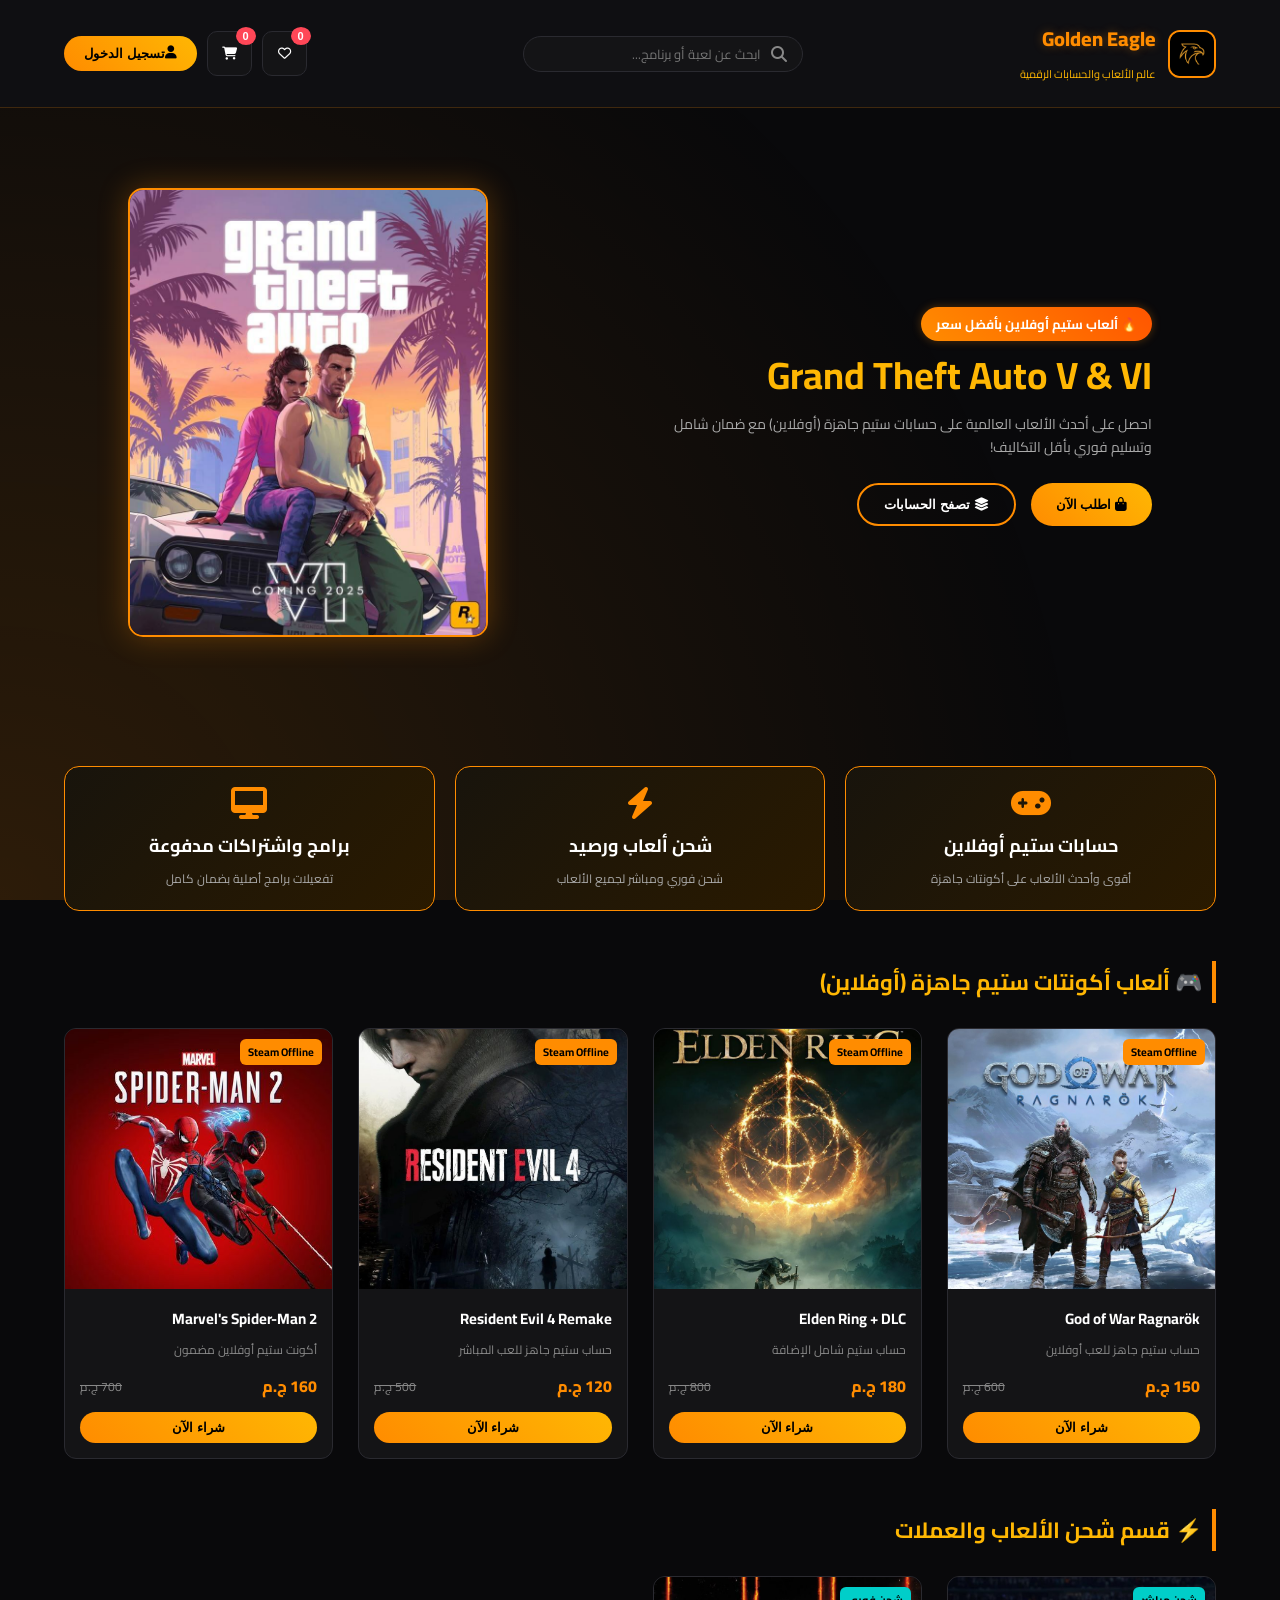
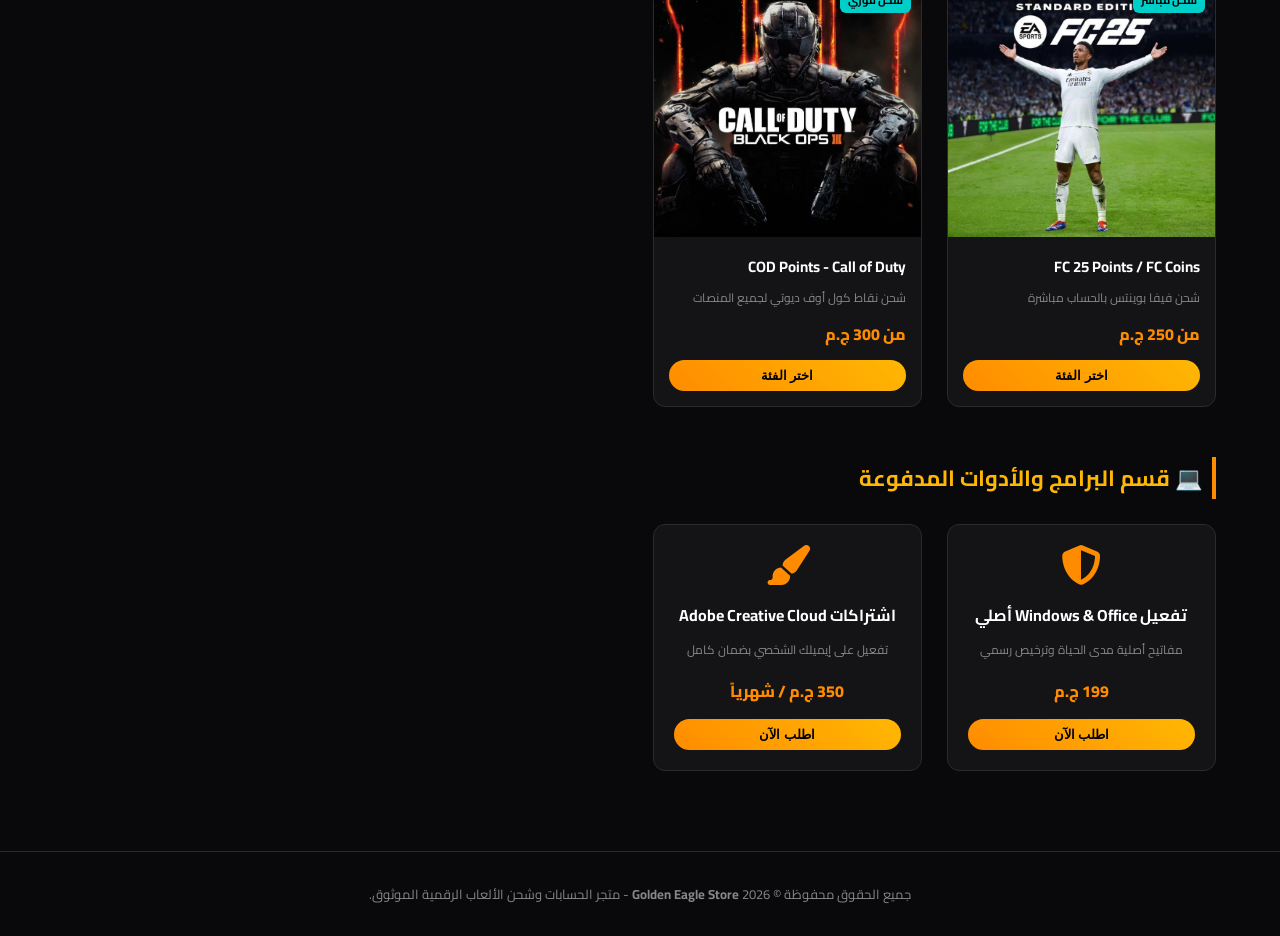
==== index.html @ c4f53989 "Update index.html" ====
<!DOCTYPE html>
<html lang="ar" dir="rtl">
<head>
  <meta charset="UTF-8">
  <meta name="viewport" content="width=device-width, initial-scale=1.0">
  <title>Golden Eagle Store | متجر الألعاب والبرامج الرقمية</title>

  <!-- أيقونة الموقع -->
  <link rel="icon" href="image/logo.jpg" type="image/jpeg">

  <link rel="stylesheet" href="style.css">
  <link rel="stylesheet" href="https://cdnjs.cloudflare.com/ajax/libs/font-awesome/6.4.0/css/all.min.css">
</head>
<body>

<!-- Animated Background -->
<div class="bg-animation" id="bgAnimation"></div>

<!-- Header -->
<header class="header">
  <div class="container header-container">

    <div class="logo" style="display: flex; align-items: center; gap: 12px;">
      <img src="image/logo.jpg" alt="Golden Eagle Logo" style="width: 48px; height: 48px; border-radius: 12px; border: 2px solid var(--primary); object-fit: cover;">
      <div>
        <h1 style="font-size: 20px; font-weight: 800; color: var(--primary);">Golden Eagle</h1>
        <span style="font-size: 11px; color: var(--secondary);">عالم الألعاب والحسابات الرقمية</span>
      </div>
    </div>

    <!-- شريط البحث -->
    <div class="search-bar" style="display: flex; align-items: center; background: #141416; border: 1px solid #2a2a30; border-radius: 25px; padding: 5px 15px; width: 280px;">
      <i class="fas fa-search" style="color: #888; margin-left: 10px;"></i>
      <input type="text" placeholder="ابحث عن لعبة أو برنامج..." style="background: transparent; border: none; outline: none; color: white; width: 100%; font-family: 'Cairo', sans-serif; font-size: 13px;">
    </div>

    <div class="header-actions" style="display: flex; align-items: center; gap: 10px;">
      <button class="icon-btn" title="المفضلة">
        <i class="far fa-heart"></i>
        <span class="badge">0</span>
      </button>

      <button class="icon-btn" onclick="toggleCart()" title="عربة التسوق">
        <i class="fas fa-shopping-cart"></i>
        <span id="cartCount" class="badge">0</span>
      </button>

      <!-- زر تسجيل الدخول -->
      <button class="login-btn" onclick="openLogin()" id="loginButton">
        <i class="fas fa-user"></i>
        تسجيل الدخول
      </button>

      <!-- دائرة بروفايل المستخدم (تظهر تلقائياً بعد تسجيل الدخول) -->
      <div id="userProfileArea" style="display: none; align-items: center; cursor: pointer;" onclick="openProfileModal()" title="إدارة البروفايل">
        <img id="userAvatarImg" src="" alt="Avatar" style="width: 42px; height: 42px; border-radius: 50%; border: 2px solid var(--primary); object-fit: cover;">
      </div>
    </div>

  </div>
</header>

<!-- Banner/Hero Section -->
<section class="hero">
  <div class="hero-content">
    <span class="hero-badge">🔥 ألعاب ستيم أوفلاين بأفضل سعر</span>
    <h2 style="font-size: 38px; line-height: 1.2; margin: 15px 0;">Grand Theft Auto V & VI</h2>
    <p style="color: #aaa; font-size: 14px; line-height: 1.6; margin-bottom: 25px;">
      احصل على أحدث الألعاب العالمية على حسابات ستيم جاهزة (أوفلاين) مع ضمان شامل وتسليم فوري بأقل التكاليف!
    </p>

    <div class="hero-buttons">
      <button class="btn-primary" onclick="alert('تواصل معنا عبر واتساب للطلب السريع!')"><i class="fas fa-shopping-bag"></i> اطلب الآن</button>
      <button class="btn-secondary"><i class="fas fa-layer-group"></i> تصفح الحسابات</button>
    </div>
  </div>

  <div class="hero-image">
    <img src="image/gta-vi.jpg" alt="GTA VI" style="width: 360px; border-radius: 15px; box-shadow: 0 0 30px rgba(255,140,0,0.3);">
  </div>
</section>

<!-- التصنيفات السريعة (Categories Grid) -->
<div class="container" style="margin-top: 40px;">
  <div style="display: grid; grid-template-columns: repeat(auto-fit, minmax(250px, 1fr)); gap: 20px;">
    
    <div style="background: linear-gradient(135deg, #18140c, #2a1a00); border: 1px solid var(--primary); padding: 20px; border-radius: 15px; text-align: center; cursor: pointer; transition: 0.3s;">
      <i class="fas fa-gamepad" style="font-size: 32px; color: var(--primary); margin-bottom: 10px;"></i>
      <h3 style="color: #fff; font-size: 18px;">حسابات ستيم أوفلاين</h3>
      <p style="color: #aaa; font-size: 12px; margin-top: 5px;">أقوى وأحدث الألعاب على أكونتات جاهزة</p>
    </div>

    <div style="background: linear-gradient(135deg, #18140c, #2a1a00); border: 1px solid var(--primary); padding: 20px; border-radius: 15px; text-align: center; cursor: pointer; transition: 0.3s;">
      <i class="fas fa-bolt" style="font-size: 32px; color: var(--primary); margin-bottom: 10px;"></i>
      <h3 style="color: #fff; font-size: 18px;">شحن ألعاب ورصيد</h3>
      <p style="color: #aaa; font-size: 12px; margin-top: 5px;">شحن فوري ومباشر لجميع الألعاب</p>
    </div>

    <div style="background: linear-gradient(135deg, #18140c, #2a1a00); border: 1px solid var(--primary); padding: 20px; border-radius: 15px; text-align: center; cursor: pointer; transition: 0.3s;">
      <i class="fas fa-desktop" style="font-size: 32px; color: var(--primary); margin-bottom: 10px;"></i>
      <h3 style="color: #fff; font-size: 18px;">برامج واشتراكات مدفوعة</h3>
      <p style="color: #aaa; font-size: 12px; margin-top: 5px;">تفعيلات برامج أصلية بضمان كامل</p>
    </div>

  </div>
</div>

<!-- قسم حسابات ستيم أوفلاين -->
<section class="container" style="margin: 50px auto;">
  <div style="display: flex; justify-content: space-between; align-items: center; margin-bottom: 25px;">
    <h3 style="font-size: 22px; border-right: 4px solid var(--primary); padding-right: 10px; color: var(--secondary);">🎮 ألعاب أكونتات ستيم جاهزة (أوفلاين)</h3>
  </div>

  <div class="games-grid" style="display: grid; grid-template-columns: repeat(auto-fill, minmax(240px, 1fr)); gap: 25px;">

    <!-- منتج 1 -->
    <div class="game-card" style="background: #141416; border: 1px solid #2a2a30; border-radius: 12px; overflow: hidden;">
      <div style="position: relative; height: 260px;">
        <img src="image/god-of-war-ragnarok.jpg" alt="God of War Ragnarok" style="width: 100%; height: 100%; object-fit: cover;">
        <span style="position: absolute; top: 10px; right: 10px; background: var(--primary); color: #000; padding: 3px 8px; border-radius: 6px; font-size: 11px; font-weight: bold;">Steam Offline</span>
      </div>
      <div style="padding: 15px;">
        <h4 style="font-size: 15px; color: #fff;">God of War Ragnarök</h4>
        <p style="color: #888; font-size: 12px; margin: 5px 0;">حساب ستيم جاهز للعب أوفلاين</p>
        <div style="display: flex; justify-content: space-between; align-items: center; margin: 10px 0;">
          <span style="color: var(--primary); font-weight: 800;">150 ج.م</span>
          <span style="color: #888; text-decoration: line-through; font-size: 12px;">600 ج.م</span>
        </div>
        <button class="btn-primary" style="width: 100%; padding: 8px; font-size: 13px;" onclick="alert('تمت الإضافة للسلة!')">شراء الآن</button>
      </div>
    </div>

    <!-- منتج 2 -->
    <div class="game-card" style="background: #141416; border: 1px solid #2a2a30; border-radius: 12px; overflow: hidden;">
      <div style="position: relative; height: 260px;">
        <img src="image/elden-ring-shadow-of-the-erdtree.jpg" alt="Elden Ring" style="width: 100%; height: 100%; object-fit: cover;">
        <span style="position: absolute; top: 10px; right: 10px; background: var(--primary); color: #000; padding: 3px 8px; border-radius: 6px; font-size: 11px; font-weight: bold;">Steam Offline</span>
      </div>
      <div style="padding: 15px;">
        <h4 style="font-size: 15px; color: #fff;">Elden Ring + DLC</h4>
        <p style="color: #888; font-size: 12px; margin: 5px 0;">حساب ستيم شامل الإضافة</p>
        <div style="display: flex; justify-content: space-between; align-items: center; margin: 10px 0;">
          <span style="color: var(--primary); font-weight: 800;">180 ج.م</span>
          <span style="color: #888; text-decoration: line-through; font-size: 12px;">800 ج.م</span>
        </div>
        <button class="btn-primary" style="width: 100%; padding: 8px; font-size: 13px;" onclick="alert('تمت الإضافة للسلة!')">شراء الآن</button>
      </div>
    </div>

    <!-- منتج 3 -->
    <div class="game-card" style="background: #141416; border: 1px solid #2a2a30; border-radius: 12px; overflow: hidden;">
      <div style="position: relative; height: 260px;">
        <img src="image/resident-evil-4-remake.jpg" alt="Resident Evil 4" style="width: 100%; height: 100%; object-fit: cover;">
        <span style="position: absolute; top: 10px; right: 10px; background: var(--primary); color: #000; padding: 3px 8px; border-radius: 6px; font-size: 11px; font-weight: bold;">Steam Offline</span>
      </div>
      <div style="padding: 15px;">
        <h4 style="font-size: 15px; color: #fff;">Resident Evil 4 Remake</h4>
        <p style="color: #888; font-size: 12px; margin: 5px 0;">حساب ستيم جاهز للعب المباشر</p>
        <div style="display: flex; justify-content: space-between; align-items: center; margin: 10px 0;">
          <span style="color: var(--primary); font-weight: 800;">120 ج.م</span>
          <span style="color: #888; text-decoration: line-through; font-size: 12px;">500 ج.م</span>
        </div>
        <button class="btn-primary" style="width: 100%; padding: 8px; font-size: 13px;" onclick="alert('تمت الإضافة للسلة!')">شراء الآن</button>
      </div>
    </div>

    <!-- منتج 4 -->
    <div class="game-card" style="background: #141416; border: 1px solid #2a2a30; border-radius: 12px; overflow: hidden;">
      <div style="position: relative; height: 260px;">
        <img src="image/marvels-spider-man-2.jpg" alt="Spider-Man 2" style="width: 100%; height: 100%; object-fit: cover;">
        <span style="position: absolute; top: 10px; right: 10px; background: var(--primary); color: #000; padding: 3px 8px; border-radius: 6px; font-size: 11px; font-weight: bold;">Steam Offline</span>
      </div>
      <div style="padding: 15px;">
        <h4 style="font-size: 15px; color: #fff;">Marvel's Spider-Man 2</h4>
        <p style="color: #888; font-size: 12px; margin: 5px 0;">أكونت ستيم أوفلاين مضمون</p>
        <div style="display: flex; justify-content: space-between; align-items: center; margin: 10px 0;">
          <span style="color: var(--primary); font-weight: 800;">160 ج.م</span>
          <span style="color: #888; text-decoration: line-through; font-size: 12px;">700 ج.م</span>
        </div>
        <button class="btn-primary" style="width: 100%; padding: 8px; font-size: 13px;" onclick="alert('تمت الإضافة للسلة!')">شراء الآن</button>
      </div>
    </div>

  </div>
</section>

<!-- قسم شحن الألعاب المباشر -->
<section class="container" style="margin: 50px auto;">
  <div style="display: flex; justify-content: space-between; align-items: center; margin-bottom: 25px;">
    <h3 style="font-size: 22px; border-right: 4px solid var(--primary); padding-right: 10px; color: var(--secondary);">⚡ قسم شحن الألعاب والعملات</h3>
  </div>

  <div class="games-grid" style="display: grid; grid-template-columns: repeat(auto-fill, minmax(240px, 1fr)); gap: 25px;">

    <div class="game-card" style="background: #141416; border: 1px solid #2a2a30; border-radius: 12px; overflow: hidden;">
      <div style="position: relative; height: 260px;">
        <img src="image/ea-sports-fc-25.jpg" alt="FC 25 Coins" style="width: 100%; height: 100%; object-fit: cover;">
        <span style="position: absolute; top: 10px; right: 10px; background: #00cec9; color: #000; padding: 3px 8px; border-radius: 6px; font-size: 11px; font-weight: bold;">شحن مباشر</span>
      </div>
      <div style="padding: 15px;">
        <h4 style="font-size: 15px; color: #fff;">FC 25 Points / FC Coins</h4>
        <p style="color: #888; font-size: 12px; margin: 5px 0;">شحن فيفا بوينتس بالحساب مباشرة</p>
        <div style="display: flex; justify-content: space-between; align-items: center; margin: 10px 0;">
          <span style="color: var(--primary); font-weight: 800;">من 250 ج.م</span>
        </div>
        <button class="btn-primary" style="width: 100%; padding: 8px; font-size: 13px;" onclick="alert('اختر الكمية المطلوب شحنها!')">اختر الفئة</button>
      </div>
    </div>

    <div class="game-card" style="background: #141416; border: 1px solid #2a2a30; border-radius: 12px; overflow: hidden;">
      <div style="position: relative; height: 260px;">
        <img src="image/call-of-duty-mw-iii.jpg" alt="COD Points" style="width: 100%; height: 100%; object-fit: cover;">
        <span style="position: absolute; top: 10px; right: 10px; background: #00cec9; color: #000; padding: 3px 8px; border-radius: 6px; font-size: 11px; font-weight: bold;">شحن فوري</span>
      </div>
      <div style="padding: 15px;">
        <h4 style="font-size: 15px; color: #fff;">COD Points - Call of Duty</h4>
        <p style="color: #888; font-size: 12px; margin: 5px 0;">شحن نقاط كول أوف ديوتي لجميع المنصات</p>
        <div style="display: flex; justify-content: space-between; align-items: center; margin: 10px 0;">
          <span style="color: var(--primary); font-weight: 800;">من 300 ج.م</span>
        </div>
        <button class="btn-primary" style="width: 100%; padding: 8px; font-size: 13px;" onclick="alert('اختر الكمية المطلوب شحنها!')">اختر الفئة</button>
      </div>
    </div>

  </div>
</section>

<!-- قسم البرامج المدفوعة والأصلية -->
<section class="container" style="margin: 50px auto 80px;">
  <div style="display: flex; justify-content: space-between; align-items: center; margin-bottom: 25px;">
    <h3 style="font-size: 22px; border-right: 4px solid var(--primary); padding-right: 10px; color: var(--secondary);">💻 قسم البرامج والأدوات المدفوعة</h3>
  </div>

  <div class="games-grid" style="display: grid; grid-template-columns: repeat(auto-fill, minmax(240px, 1fr)); gap: 25px;">

    <div class="game-card" style="background: #141416; border: 1px solid #2a2a30; border-radius: 12px; padding: 20px; text-align: center;">
      <i class="fas fa-shield-alt" style="font-size: 40px; color: var(--primary); margin-bottom: 15px;"></i>
      <h4 style="font-size: 16px; color: #fff; margin-bottom: 8px;">تفعيل Windows & Office أصلي</h4>
      <p style="color: #888; font-size: 12px; margin-bottom: 15px;">مفاتيح أصلية مدى الحياة وترخيص رسمي</p>
      <span style="color: var(--primary); font-weight: 800; font-size: 16px; display: block; margin-bottom: 12px;">199 ج.م</span>
      <button class="btn-primary" style="width: 100%; padding: 8px;" onclick="alert('تواصل للطلب السريع!')">اطلب الآن</button>
    </div>

    <div class="game-card" style="background: #141416; border: 1px solid #2a2a30; border-radius: 12px; padding: 20px; text-align: center;">
      <i class="fas fa-paint-brush" style="font-size: 40px; color: var(--primary); margin-bottom: 15px;"></i>
      <h4 style="font-size: 16px; color: #fff; margin-bottom: 8px;">اشتراكات Adobe Creative Cloud</h4>
      <p style="color: #888; font-size: 12px; margin-bottom: 15px;">تفعيل على إيميلك الشخصي بضمان كامل</p>
      <span style="color: var(--primary); font-weight: 800; font-size: 16px; display: block; margin-bottom: 12px;">350 ج.م / شهرياً</span>
      <button class="btn-primary" style="width: 100%; padding: 8px;" onclick="alert('تواصل للطلب السريع!')">اطلب الآن</button>
    </div>

  </div>
</section>

<!-- Footer -->
<footer style="background: #09090b; border-top: 1px solid #2a2a30; padding: 30px 0; text-align: center; color: #888; font-size: 13px;">
  <p>جميع الحقوق محفوظة © 2026 <strong>Golden Eagle Store</strong> - متجر الحسابات وشحن الألعاب الرقمية الموثوق.</p>
</footer>

<!-- Login Modal (نافذة تسجيل الدخول) -->
<div class="login-modal" id="loginModal" style="display: none; position: fixed; inset: 0; background: rgba(0,0,0,0.85); justify-content: center; align-items: center; z-index: 1000;">
  <div class="login-box" style="background: #141416; border: 1px solid var(--primary); padding: 30px; border-radius: 15px; width: 350px; text-align: center;">
    <h3 style="color: var(--secondary); margin-bottom: 20px;"><i class="fas fa-user-circle"></i> تسجيل الدخول إلى المتجر</h3>
    <input type="text" id="usernameInput" placeholder="اسم المستخدم" style="width: 100%; padding: 10px; margin-bottom: 12px; background: #09090b; border: 1px solid #333; color: white; border-radius: 8px;">
    <input type="password" id="passwordInput" placeholder="كلمة المرور" style="width: 100%; padding: 10px; margin-bottom: 20px; background: #09090b; border: 1px solid #333; color: white; border-radius: 8px;">
    <button onclick="loginUser()" class="btn-primary" style="width: 100%; padding: 10px; margin-bottom: 10px; border-radius: 8px;">دخول</button>
    <button class="close-btn" onclick="closeLogin()" style="width: 100%; background: transparent; border: 1px solid #555; color: #aaa; padding: 8px; border-radius: 8px; cursor: pointer;">إغلاق</button>
  </div>
</div>

<!-- Profile Modal (نافذة البروفايل) -->
<div class="login-modal" id="profileModal" style="display: none; position: fixed; inset: 0; background: rgba(0,0,0,0.85); justify-content: center; align-items: center; z-index: 1000;">
  <div class="login-box" style="background: #141416; border: 1px solid var(--primary); padding: 30px; border-radius: 15px; width: 360px; text-align: center;">
    <h3 style="color: var(--secondary); margin-bottom: 20px;"><i class="fas fa-user-cog"></i> إعدادات البروفايل</h3>
    
    <div style="margin-bottom: 15px;">
      <img id="modalAvatarPreview" src="" alt="Preview" style="width: 80px; height: 80px; border-radius: 50%; border: 2px solid var(--primary); object-fit: cover; margin-bottom: 10px;">
    </div>

    <label style="display: block; text-align: right; color: #aaa; font-size: 12px; margin-bottom: 5px;">تعديل الاسم:</label>
    <input type="text" id="editUsernameInput" placeholder="اكتب اسمك الجديد" style="width: 100%; padding: 10px; margin-bottom: 15px; background: #09090b; border: 1px solid #333; color: white; border-radius: 8px;">

    <label style="display: block; text-align: right; color: #aaa; font-size: 12px; margin-bottom: 5px;">رابط صورة البروفايل (رابط مباشر لصورة):</label>
    <input type="text" id="editAvatarInput" placeholder="ضع رابط الصورة هنا" style="width: 100%; padding: 10px; margin-bottom: 20px; background: #09090b; border: 1px solid #333; color: white; border-radius: 8px;">

    <button onclick="saveProfileChanges()" class="btn-primary" style="width: 100%; padding: 10px; margin-bottom: 10px; border-radius: 8px;">حفظ التعديلات</button>
    <button onclick="logoutUser()" style="width: 100%; background: #ff4757; color: white; border: none; padding: 8px; border-radius: 8px; cursor: pointer; margin-bottom: 10px;">تسجيل الخروج</button>
    <button onclick="closeProfileModal()" style="width: 100%; background: transparent; border: 1px solid #555; color: #aaa; padding: 8px; border-radius: 8px; cursor: pointer;">إغلاق</button>
  </div>
</div>

<script src="script.js"></script>
</body>
</html>
---- style.css ----
@import url('https://fonts.googleapis.com/css2?family=Cairo:wght@400;600;800;900&display=swap');

:root{
  /* ألوان Golden Eagle الجديدة */
  --primary:#ff8c00;        /* أورانج برتقالي داكن */
  --secondary:#ffb703;      /* أورانج ذهبي لامع */
  --dark:#09090b;           /* أسود فاخر وخلفية عامة */
  --card:#141416;           /* خلفية الكروت والعناصر */
  --card-border:#2a2a30;    /* حدود الكروت */
  --text:#ffffff;
  --glow: rgba(255, 140, 0, 0.35); /* إضاءة ولمعان البرتقالي */
}

*{
  margin:0;
  padding:0;
  box-sizing:border-box;
}

body{
  font-family:'Cairo',sans-serif;
  background:var(--dark);
  color:var(--text);
  overflow-x:hidden;
}

/* تخصيص شريط السكرول باللون البرتقالي والذهبي اللامع */
::-webkit-scrollbar {
  width: 8px;
}
::-webkit-scrollbar-track {
  background: var(--dark);
}
::-webkit-scrollbar-thumb {
  background: linear-gradient(180deg, var(--primary), var(--secondary));
  border-radius: 10px;
}
::-webkit-scrollbar-thumb:hover {
  background: var(--secondary);
}

/* Animated background - تم ضبط الإضاءة الدائرية الملتفة لتناسب الذهبي والأورانج */

.bg-animation{
  position:fixed;
  inset:0;
  z-index:-1;
  overflow:hidden;
}

.bg-animation::before{
  content:"";
  position:absolute;
  width:200%;
  height:200%;
  background:radial-gradient(circle at center, rgba(255, 140, 0, 0.15), transparent 70%);
  animation:rotateBg 20s linear infinite;
}

@keyframes rotateBg{
  from{transform:rotate(0deg);}
  to{transform:rotate(360deg);}
}

/* Header */

.header{
  background:#0f0f12;
  padding:20px 0;
  border-bottom:1px solid rgba(255, 140, 0, 0.2);
}

.container{
  width:90%;
  margin:auto;
}

.header-container{
  display:flex;
  justify-content:space-between;
  align-items:center;
}

.logo h1{
  font-size:24px;
  color:var(--primary);
  text-shadow: 0 0 10px var(--glow);
}

.logo span{
  font-size:12px;
  color:#aaa;
}

.header-actions{
  display:flex;
  gap:15px;
  align-items:center;
}

.icon-btn{
  background:var(--card);
  border:1px solid var(--card-border);
  width:45px;
  height:45px;
  border-radius:10px;
  color:white;
  position:relative;
  cursor:pointer;
  transition:.3s;
}

.icon-btn:hover{
  background:var(--primary);
  color:#000;
  box-shadow: 0 0 15px var(--glow);
  border-color:var(--primary);
}

.badge{
  position:absolute;
  top:-5px;
  right:-5px;
  background:#ff4757;
  border-radius:50%;
  padding:3px 7px;
  font-size:11px;
  font-weight: bold;
}

.login-btn{
  background:linear-gradient(45deg, var(--primary), var(--secondary));
  border:none;
  padding:10px 20px;
  border-radius:25px;
  color:#000;
  font-weight: bold;
  cursor:pointer;
  transition:.3s;
}

.login-btn:hover{
  box-shadow: 0 0 15px var(--glow);
  transform: translateY(-2px);
}

/* Hero */

.hero{
  display:flex;
  align-items:center;
  justify-content:space-between;
  padding:80px 10%;
  gap:40px;
}

.hero-content{
  max-width:50%;
}

.hero-badge{
  background:linear-gradient(45deg, #ff8c00, #ff5500);
  padding:5px 15px;
  border-radius:20px;
  font-size:13px;
  color: #fff;
  font-weight: bold;
  box-shadow: 0 0 10px rgba(255, 140, 0, 0.3);
}

.hero-content h2{
  font-size:36px;
  margin:15px 0;
  color: var(--secondary);
}

.hero-content p{
  color:#aaa;
  margin-bottom:20px;
}

.hero-buttons{
  display:flex;
  gap:15px;
}

.btn-primary{
  background:linear-gradient(45deg, var(--primary), var(--secondary));
  border:none;
  padding:12px 25px;
  border-radius:25px;
  color:#000;
  font-weight: bold;
  cursor:pointer;
  transition:.3s;
}

.btn-primary:hover{
  box-shadow: 0 0 20px var(--glow);
  transform: translateY(-2px);
}

.btn-secondary{
  background:transparent;
  border:2px solid var(--primary);
  padding:12px 25px;
  border-radius:25px;
  color:white;
  font-weight: bold;
  cursor:pointer;
  transition:.3s;
}

.btn-secondary:hover{
  background: rgba(255, 140, 0, 0.1);
  box-shadow: 0 0 15px var(--glow);
  color: var(--secondary);
}

.hero-image img{
  width:350px;
  border-radius:15px;
  border: 2px solid var(--primary);
  box-shadow: 0 0 25px var(--glow);
}
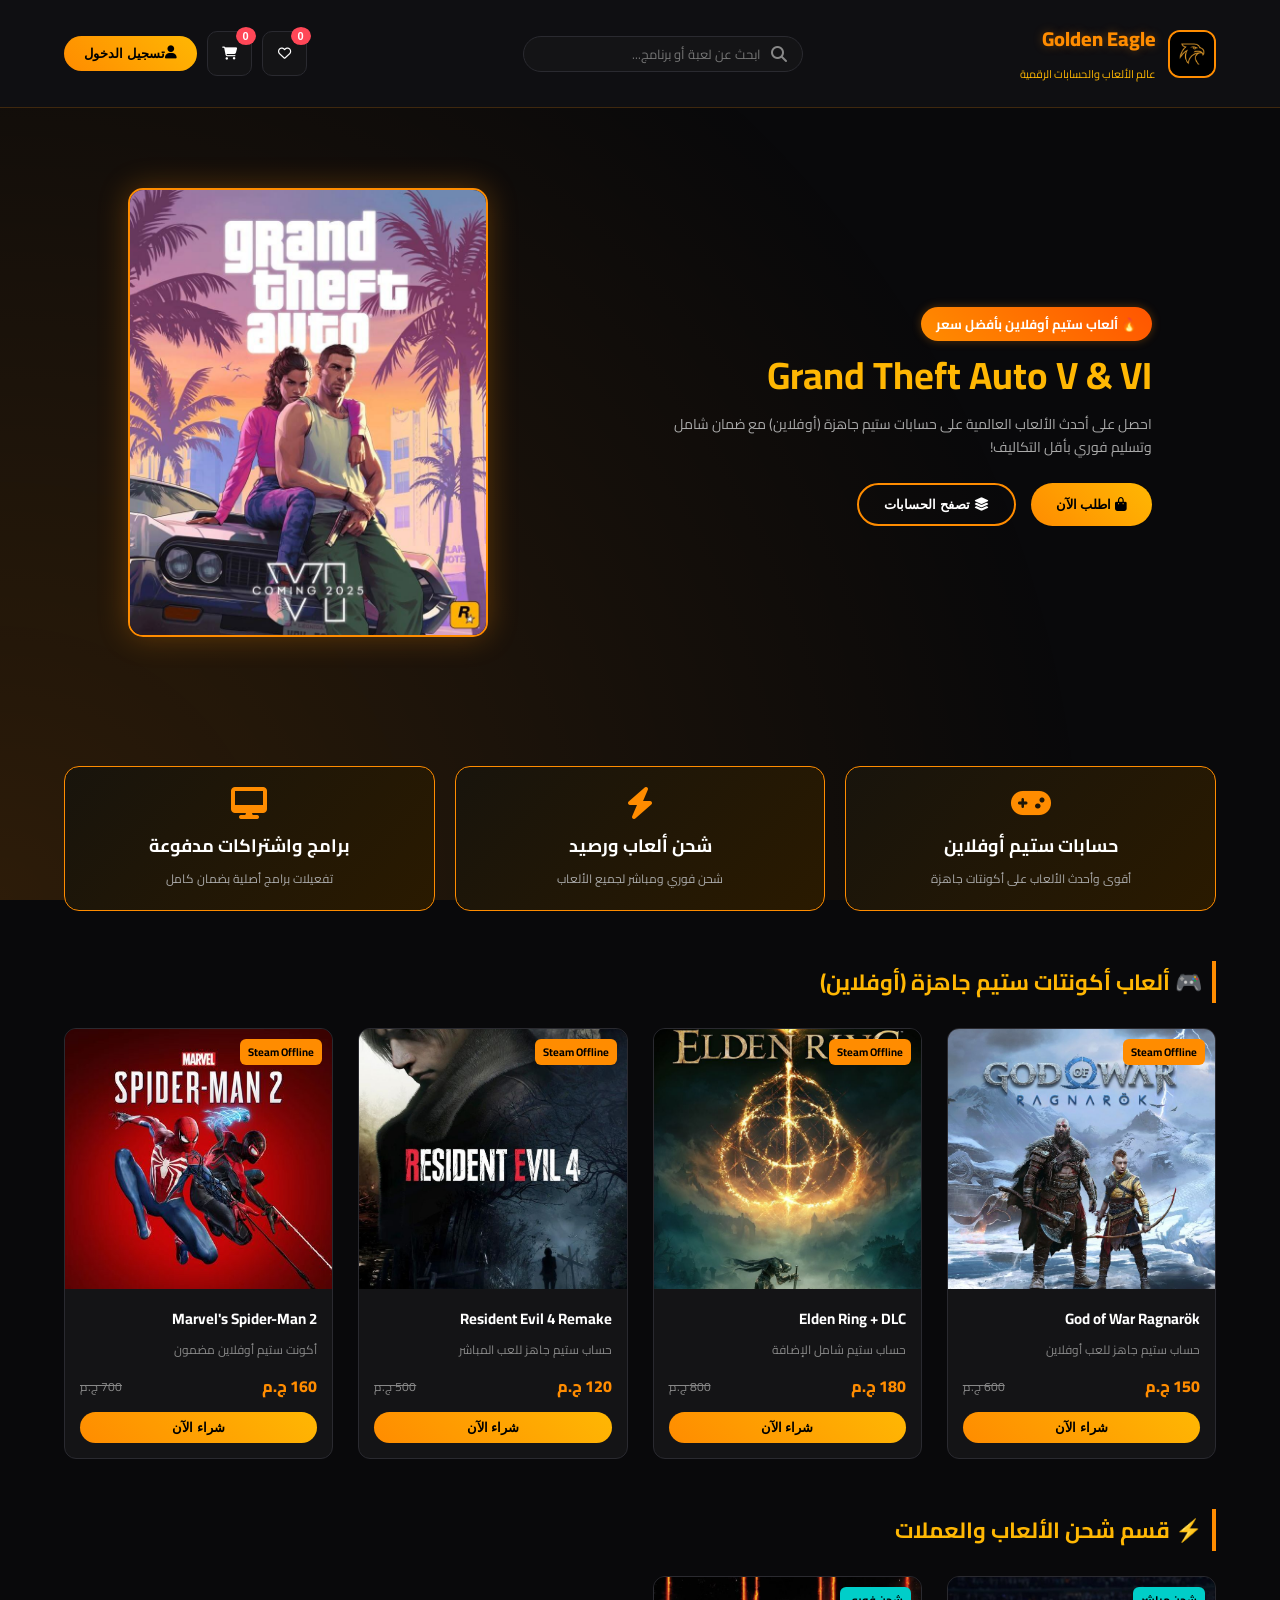
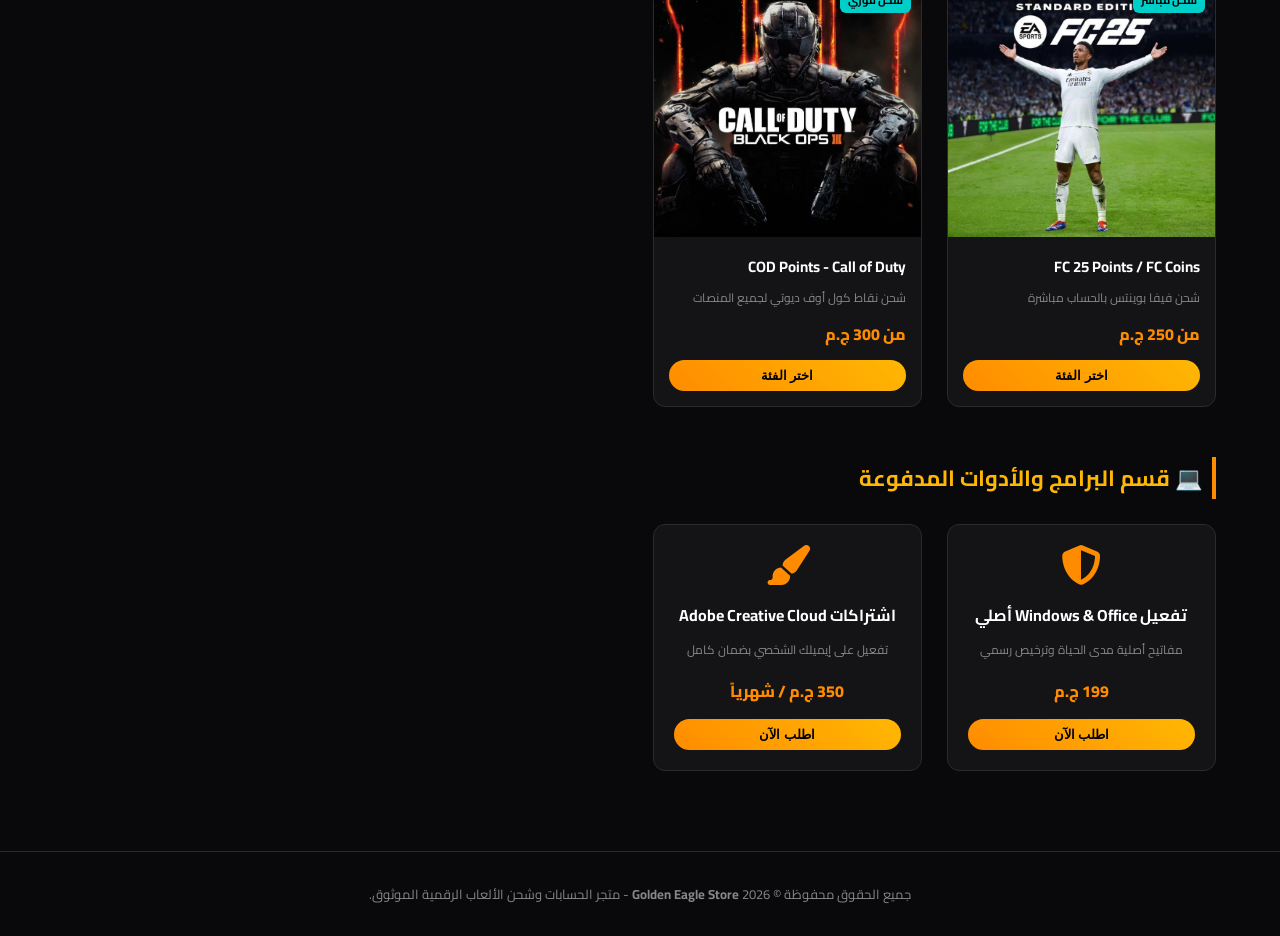
==== commit 26e41783: "Update index.html" ====
--- a/index.html
+++ b/index.html
@@ -257,15 +257,19 @@
   <p>جميع الحقوق محفوظة © 2026 <strong>Golden Eagle Store</strong> - متجر الحسابات وشحن الألعاب الرقمية الموثوق.</p>
 </footer>
 
-<!-- Login Modal (نافذة تسجيل الدخول) -->
+<!-- Login Modal (نافذة تسجيل الدخول بالبريد الإلكتروني) -->
 <div class="login-modal" id="loginModal" style="display: none; position: fixed; inset: 0; background: rgba(0,0,0,0.85); justify-content: center; align-items: center; z-index: 1000;">
   <div class="login-box" style="background: #141416; border: 1px solid var(--primary); padding: 30px; border-radius: 15px; width: 350px; text-align: center;">
-    <h3 style="color: var(--secondary); margin-bottom: 20px;"><i class="fas fa-user-circle"></i> تسجيل الدخول إلى المتجر</h3>
-    <input type="text" id="usernameInput" placeholder="اسم المستخدم" style="width: 100%; padding: 10px; margin-bottom: 12px; background: #09090b; border: 1px solid #333; color: white; border-radius: 8px;">
+    <h3 style="color: var(--secondary); margin-bottom: 20px;"><i class="fas fa-envelope-open-text"></i> تسجيل الدخول بالبريد</h3>
+    
+    <input type="email" id="emailInput" placeholder="البريد الإلكتروني (Email)" style="width: 100%; padding: 10px; margin-bottom: 12px; background: #09090b; border: 1px solid #333; color: white; border-radius: 8px;">
+    
     <input type="password" id="passwordInput" placeholder="كلمة المرور" style="width: 100%; padding: 10px; margin-bottom: 20px; background: #09090b; border: 1px solid #333; color: white; border-radius: 8px;">
-    <button onclick="loginUser()" class="btn-primary" style="width: 100%; padding: 10px; margin-bottom: 10px; border-radius: 8px;">دخول</button>
+    
+    <button onclick="loginUserByEmail()" class="btn-primary" style="width: 100%; padding: 10px; margin-bottom: 10px; border-radius: 8px;">تسجيل الدخول</button>
     <button class="close-btn" onclick="closeLogin()" style="width: 100%; background: transparent; border: 1px solid #555; color: #aaa; padding: 8px; border-radius: 8px; cursor: pointer;">إغلاق</button>
   </div>
+</div>
 </div>
 
 <!-- Profile Modal (نافذة البروفايل) -->
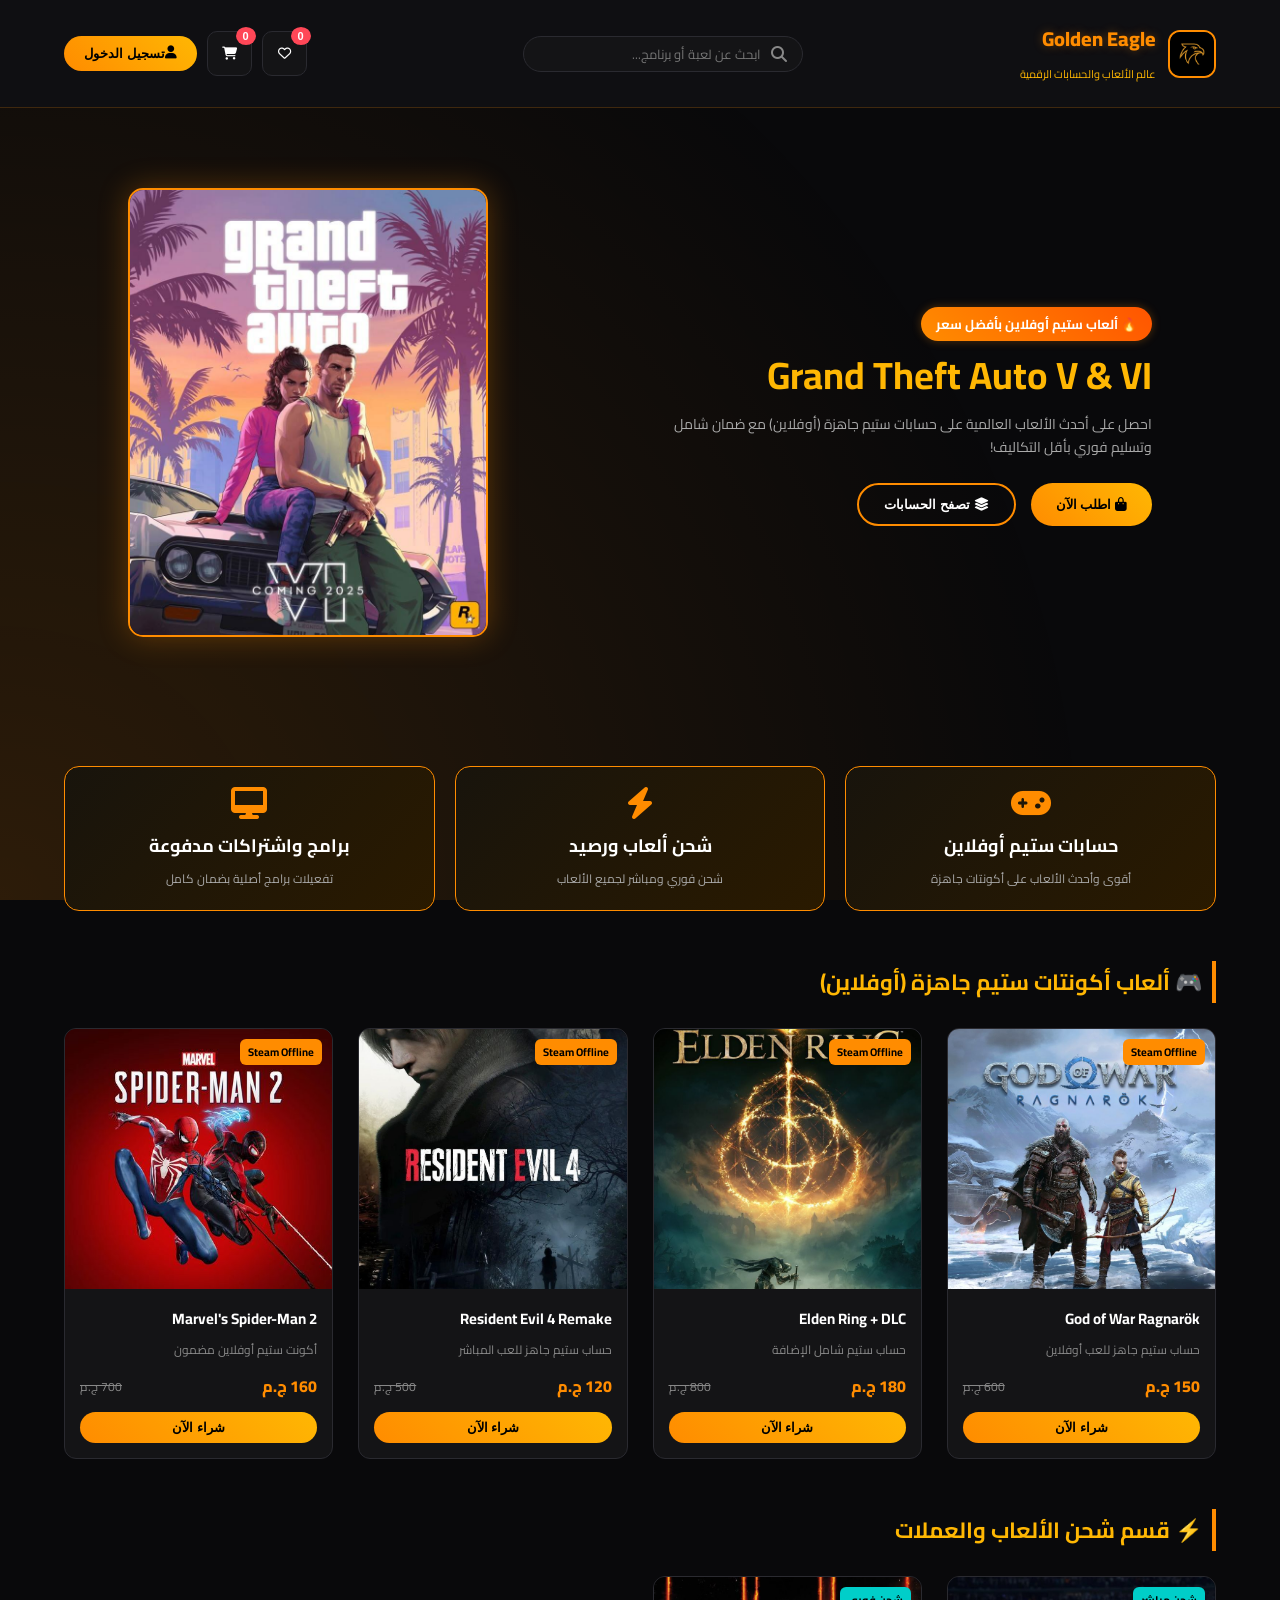
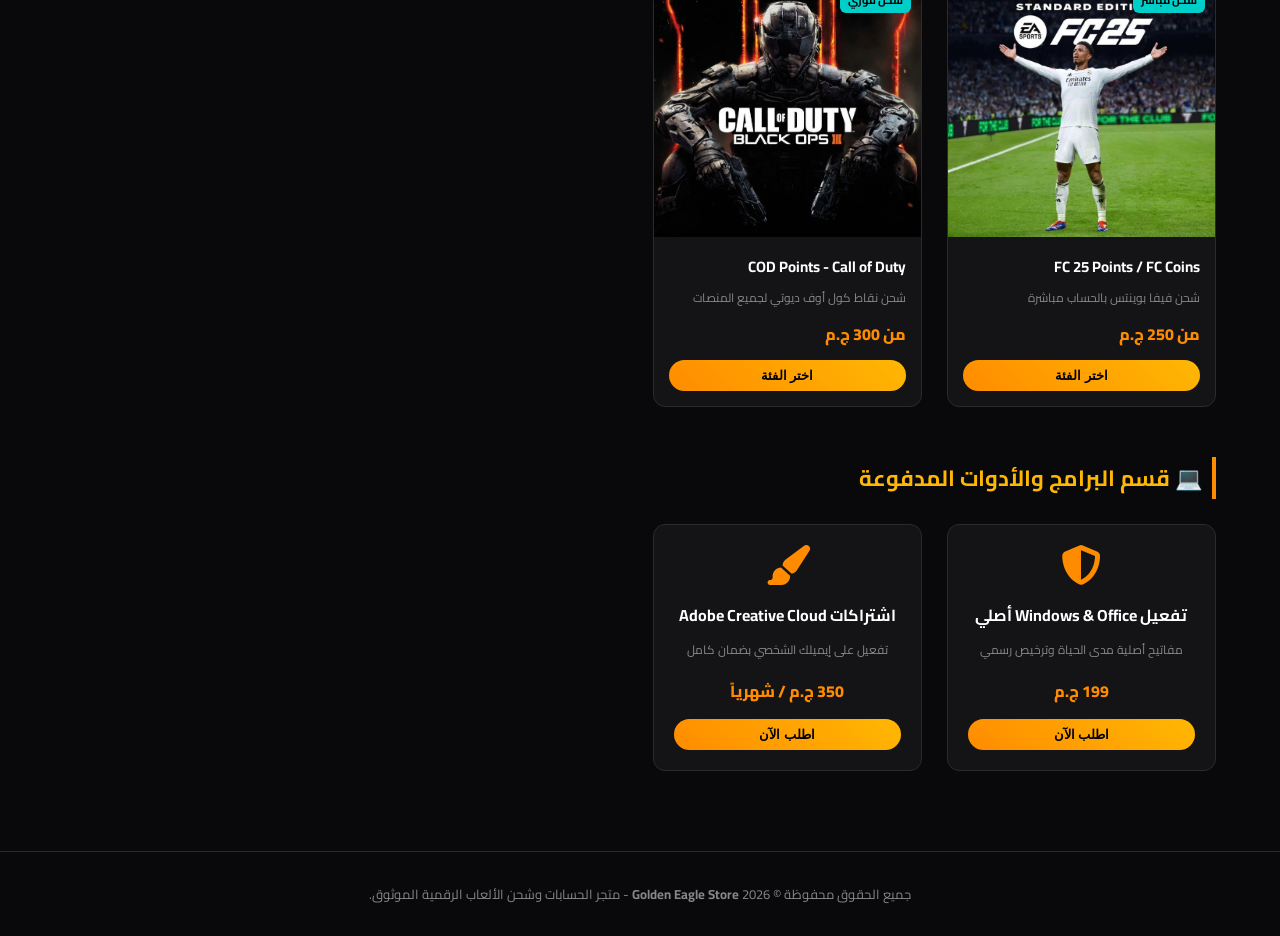
==== commit 0d0e6090: "Update index.html" ====
--- a/index.html
+++ b/index.html
@@ -284,8 +284,8 @@
     <label style="display: block; text-align: right; color: #aaa; font-size: 12px; margin-bottom: 5px;">تعديل الاسم:</label>
     <input type="text" id="editUsernameInput" placeholder="اكتب اسمك الجديد" style="width: 100%; padding: 10px; margin-bottom: 15px; background: #09090b; border: 1px solid #333; color: white; border-radius: 8px;">
 
-    <label style="display: block; text-align: right; color: #aaa; font-size: 12px; margin-bottom: 5px;">رابط صورة البروفايل (رابط مباشر لصورة):</label>
-    <input type="text" id="editAvatarInput" placeholder="ضع رابط الصورة هنا" style="width: 100%; padding: 10px; margin-bottom: 20px; background: #09090b; border: 1px solid #333; color: white; border-radius: 8px;">
+    <label style="display: block; text-align: right; color: #aaa; font-size: 12px; margin-bottom: 5px;">اختر صورة البروفايل من جهازك:</label>
+<input type="file" id="editAvatarFile" accept="image/*" style="width: 100%; padding: 8px; margin-bottom: 20px; background: #09090b; border: 1px solid #333; color: white; border-radius: 8px; cursor: pointer;">
 
     <button onclick="saveProfileChanges()" class="btn-primary" style="width: 100%; padding: 10px; margin-bottom: 10px; border-radius: 8px;">حفظ التعديلات</button>
     <button onclick="logoutUser()" style="width: 100%; background: #ff4757; color: white; border: none; padding: 8px; border-radius: 8px; cursor: pointer; margin-bottom: 10px;">تسجيل الخروج</button>
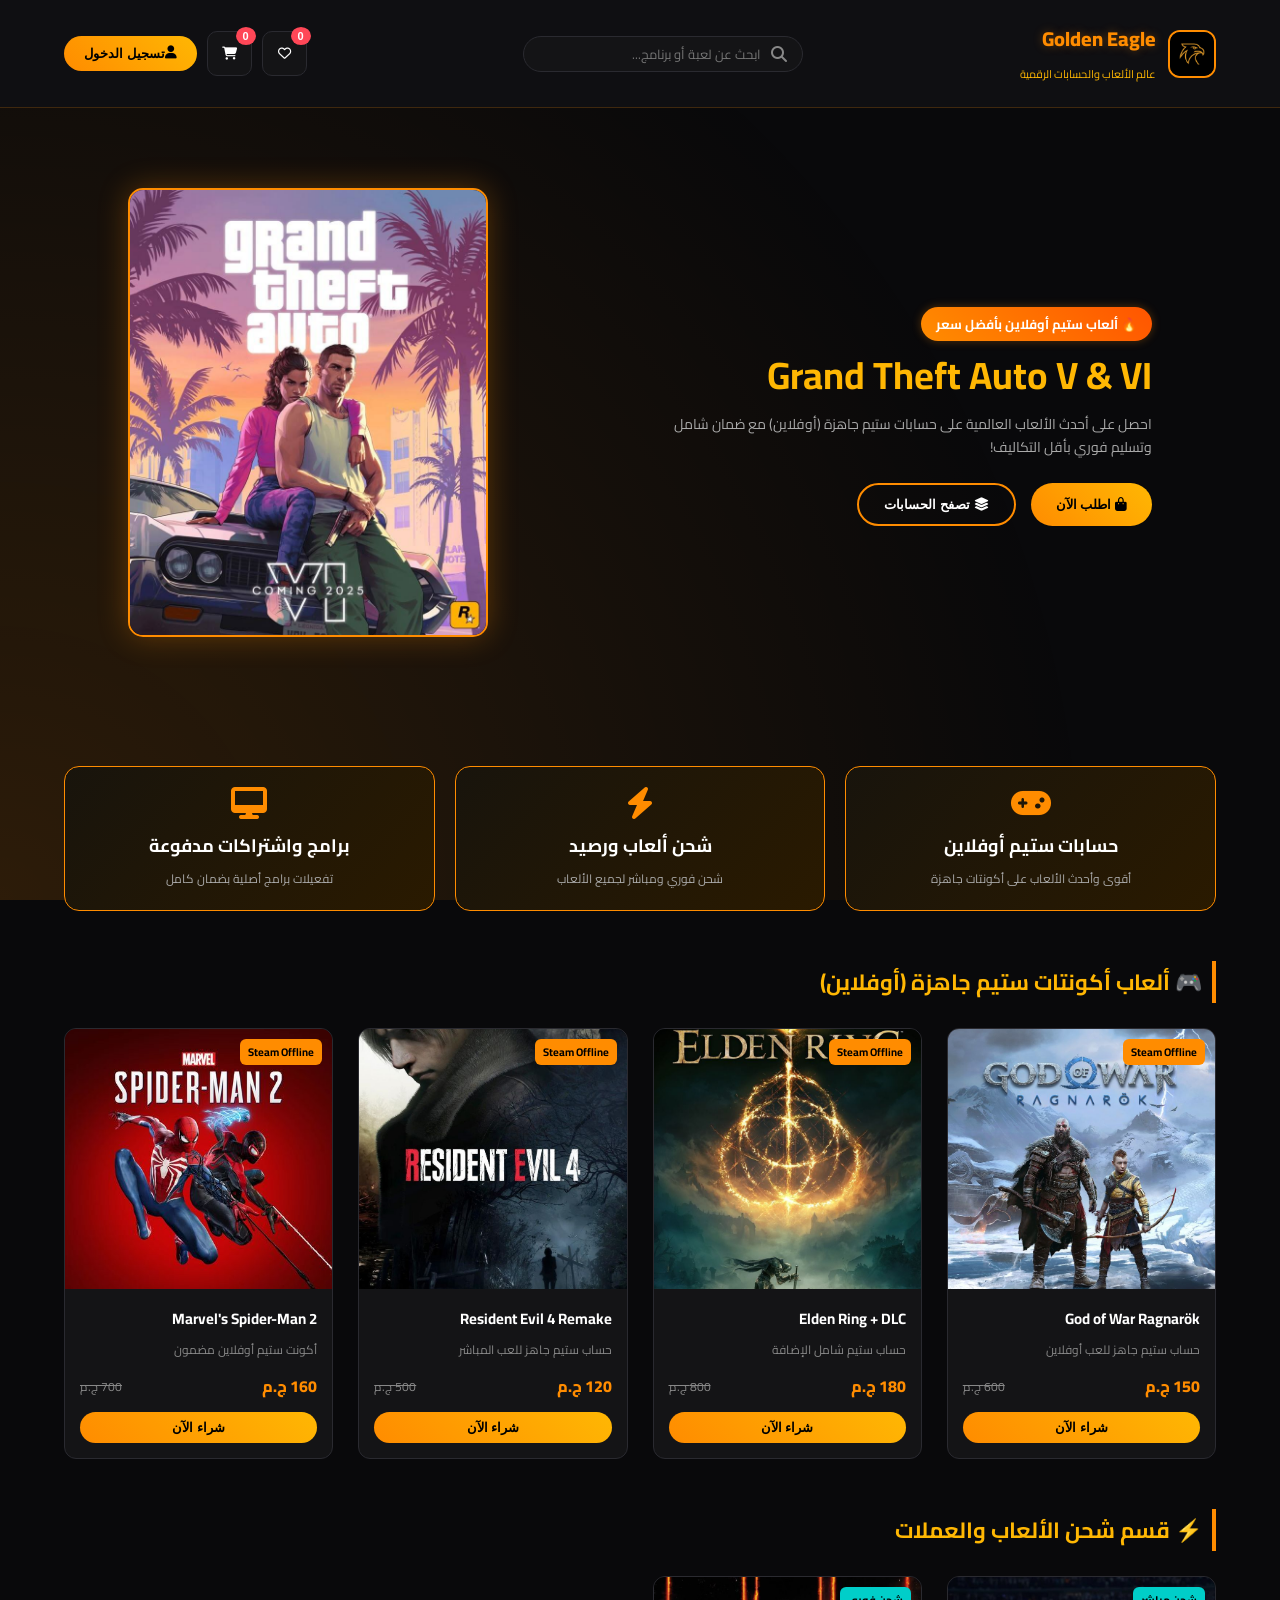
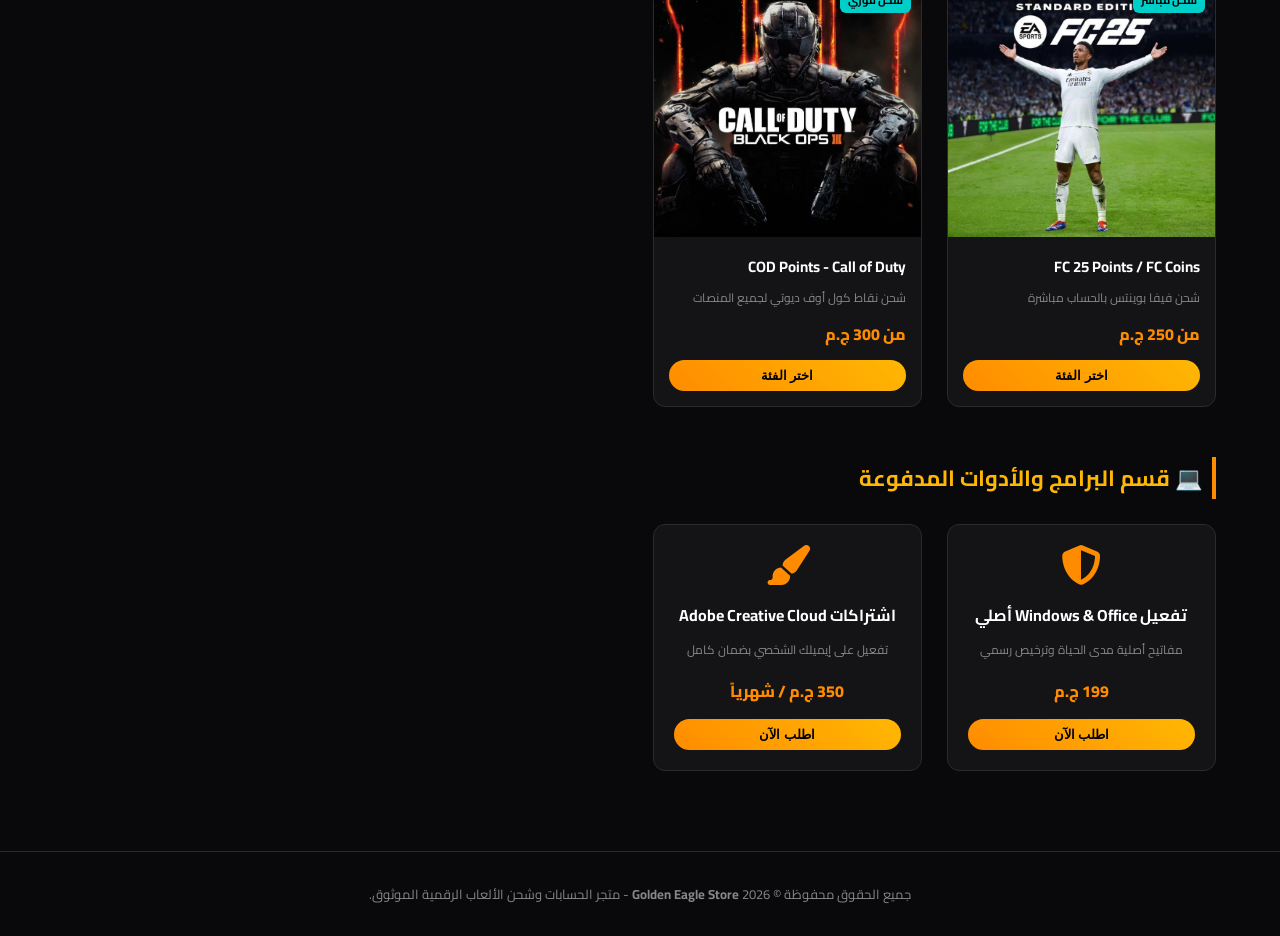
==== commit e31f9d09: "Update index.html" ====
--- a/index.html
+++ b/index.html
@@ -270,7 +270,6 @@
     <button class="close-btn" onclick="closeLogin()" style="width: 100%; background: transparent; border: 1px solid #555; color: #aaa; padding: 8px; border-radius: 8px; cursor: pointer;">إغلاق</button>
   </div>
 </div>
-</div>
 
 <!-- Profile Modal (نافذة البروفايل) -->
 <div class="login-modal" id="profileModal" style="display: none; position: fixed; inset: 0; background: rgba(0,0,0,0.85); justify-content: center; align-items: center; z-index: 1000;">
@@ -285,7 +284,7 @@
     <input type="text" id="editUsernameInput" placeholder="اكتب اسمك الجديد" style="width: 100%; padding: 10px; margin-bottom: 15px; background: #09090b; border: 1px solid #333; color: white; border-radius: 8px;">
 
     <label style="display: block; text-align: right; color: #aaa; font-size: 12px; margin-bottom: 5px;">اختر صورة البروفايل من جهازك:</label>
-<input type="file" id="editAvatarFile" accept="image/*" style="width: 100%; padding: 8px; margin-bottom: 20px; background: #09090b; border: 1px solid #333; color: white; border-radius: 8px; cursor: pointer;">
+    <input type="file" id="editAvatarFile" accept="image/*" style="width: 100%; padding: 8px; margin-bottom: 20px; background: #09090b; border: 1px solid #333; color: white; border-radius: 8px; cursor: pointer;">
 
     <button onclick="saveProfileChanges()" class="btn-primary" style="width: 100%; padding: 10px; margin-bottom: 10px; border-radius: 8px;">حفظ التعديلات</button>
     <button onclick="logoutUser()" style="width: 100%; background: #ff4757; color: white; border: none; padding: 8px; border-radius: 8px; cursor: pointer; margin-bottom: 10px;">تسجيل الخروج</button>
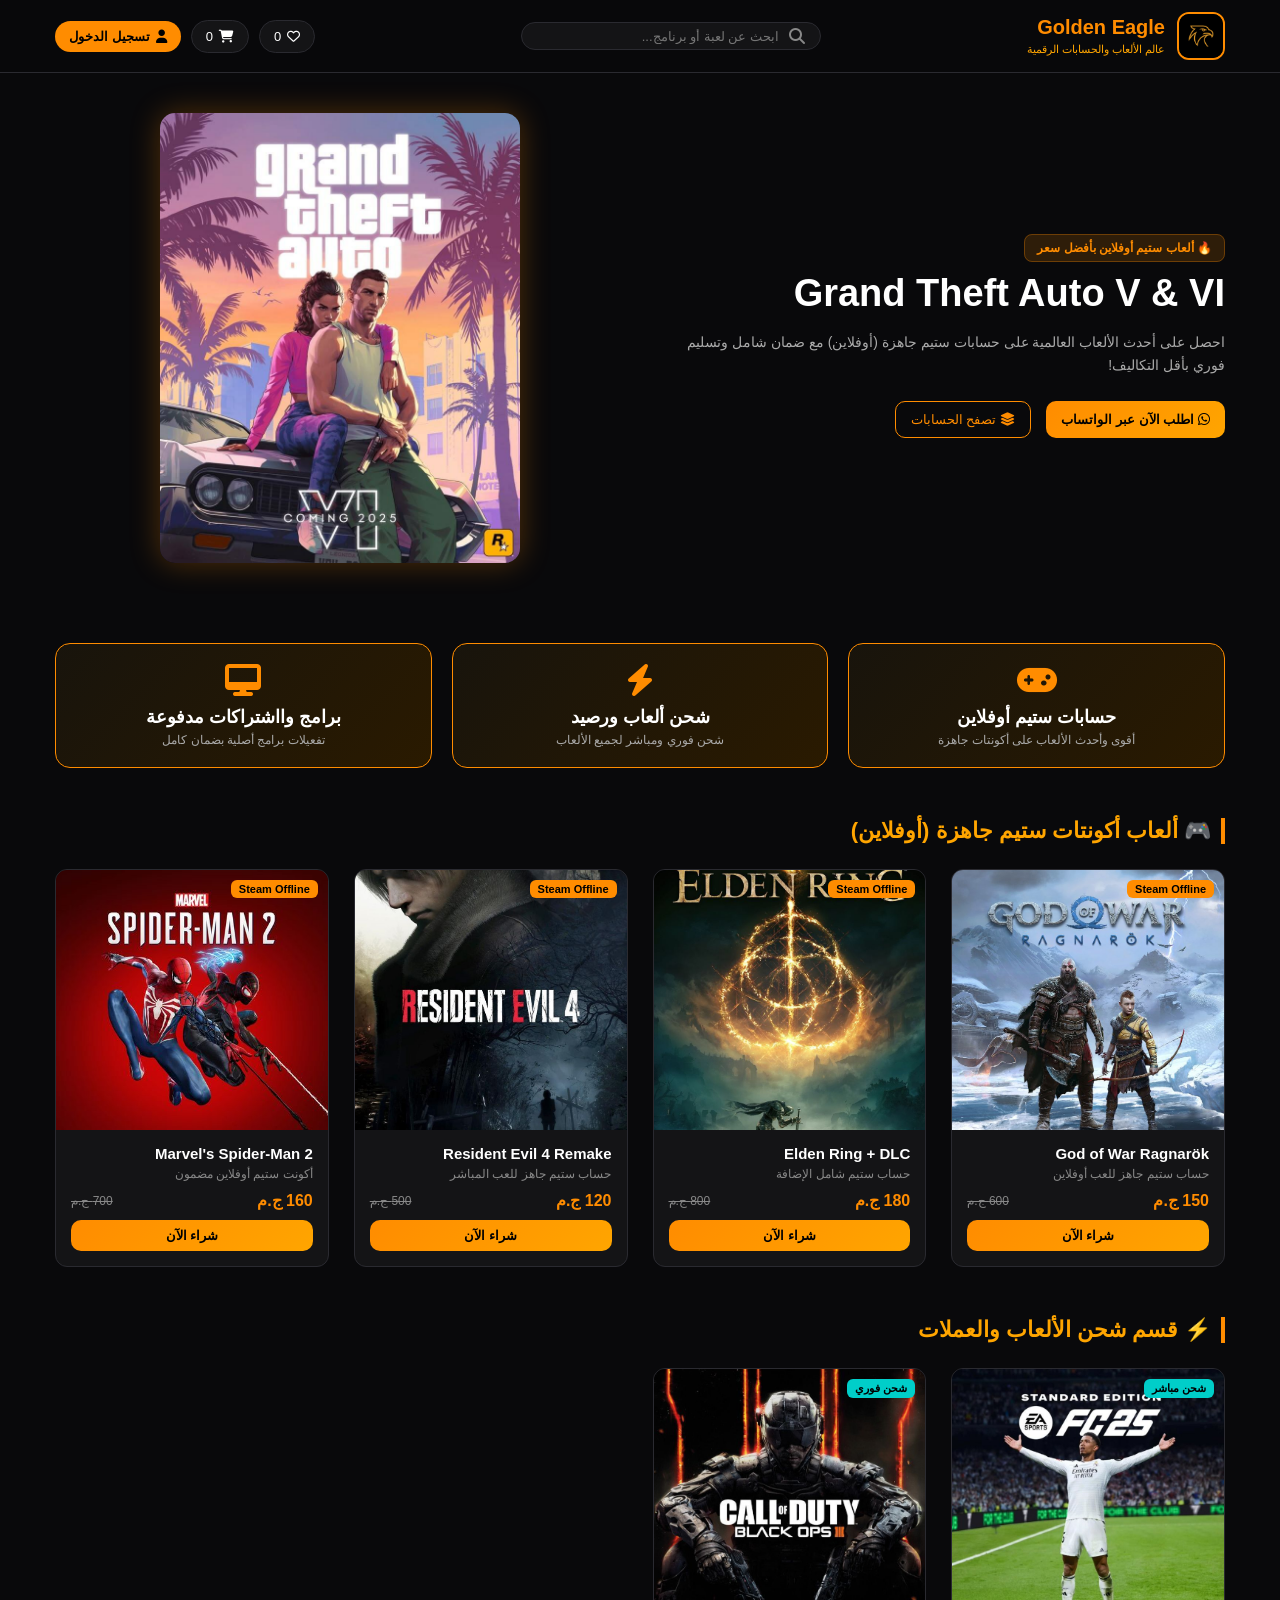
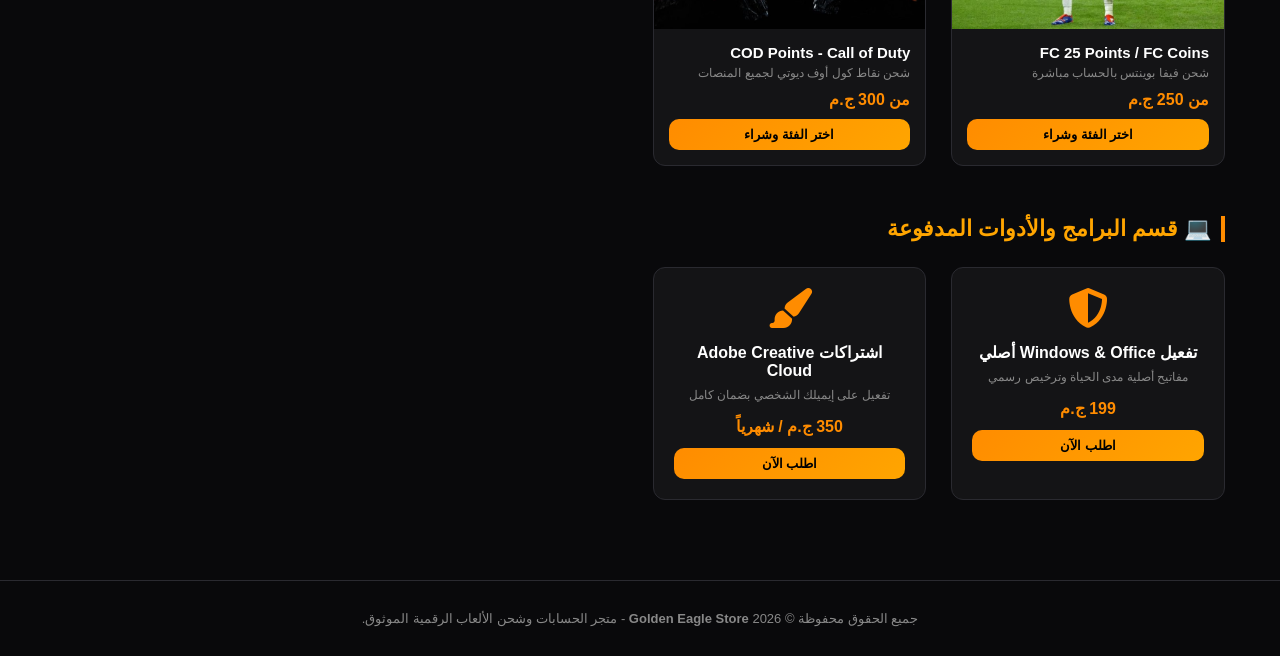
==== commit 2bbf9132: "Update index.html" ====
--- a/index.html
+++ b/index.html
@@ -31,7 +31,7 @@
     <!-- شريط البحث -->
     <div class="search-bar" style="display: flex; align-items: center; background: #141416; border: 1px solid #2a2a30; border-radius: 25px; padding: 5px 15px; width: 280px;">
       <i class="fas fa-search" style="color: #888; margin-left: 10px;"></i>
-      <input type="text" placeholder="ابحث عن لعبة أو برنامج..." style="background: transparent; border: none; outline: none; color: white; width: 100%; font-family: 'Cairo', sans-serif; font-size: 13px;">
+      <input type="text" id="searchInput" onkeyup="searchProducts()" placeholder="ابحث عن لعبة أو برنامج..." style="background: transparent; border: none; outline: none; color: white; width: 100%; font-family: 'Cairo', sans-serif; font-size: 13px;">
     </div>
 
     <div class="header-actions" style="display: flex; align-items: center; gap: 10px;">
@@ -51,7 +51,7 @@
         تسجيل الدخول
       </button>
 
-      <!-- دائرة بروفايل المستخدم (تظهر تلقائياً بعد تسجيل الدخول) -->
+      <!-- دائرة بروفايل المستخدم -->
       <div id="userProfileArea" style="display: none; align-items: center; cursor: pointer;" onclick="openProfileModal()" title="إدارة البروفايل">
         <img id="userAvatarImg" src="" alt="Avatar" style="width: 42px; height: 42px; border-radius: 50%; border: 2px solid var(--primary); object-fit: cover;">
       </div>
@@ -70,8 +70,8 @@
     </p>
 
     <div class="hero-buttons">
-      <button class="btn-primary" onclick="alert('تواصل معنا عبر واتساب للطلب السريع!')"><i class="fas fa-shopping-bag"></i> اطلب الآن</button>
-      <button class="btn-secondary"><i class="fas fa-layer-group"></i> تصفح الحسابات</button>
+      <button class="btn-primary" onclick="buyViaWhatsApp('Grand Theft Auto V & VI', 'حسب العرض')"><i class="fab fa-whatsapp"></i> اطلب الآن عبر الواتساب</button>
+      <button class="btn-secondary" onclick="scrollToSection('steam-section')"><i class="fas fa-layer-group"></i> تصفح الحسابات</button>
     </div>
   </div>
 
@@ -80,25 +80,25 @@
   </div>
 </section>
 
-<!-- التصنيفات السريعة (Categories Grid) -->
+<!-- التصنيفات السريعة -->
 <div class="container" style="margin-top: 40px;">
   <div style="display: grid; grid-template-columns: repeat(auto-fit, minmax(250px, 1fr)); gap: 20px;">
     
-    <div style="background: linear-gradient(135deg, #18140c, #2a1a00); border: 1px solid var(--primary); padding: 20px; border-radius: 15px; text-align: center; cursor: pointer; transition: 0.3s;">
+    <div onclick="scrollToSection('steam-section')" style="background: linear-gradient(135deg, #18140c, #2a1a00); border: 1px solid var(--primary); padding: 20px; border-radius: 15px; text-align: center; cursor: pointer; transition: 0.3s;">
       <i class="fas fa-gamepad" style="font-size: 32px; color: var(--primary); margin-bottom: 10px;"></i>
       <h3 style="color: #fff; font-size: 18px;">حسابات ستيم أوفلاين</h3>
       <p style="color: #aaa; font-size: 12px; margin-top: 5px;">أقوى وأحدث الألعاب على أكونتات جاهزة</p>
     </div>
 
-    <div style="background: linear-gradient(135deg, #18140c, #2a1a00); border: 1px solid var(--primary); padding: 20px; border-radius: 15px; text-align: center; cursor: pointer; transition: 0.3s;">
+    <div onclick="scrollToSection('topup-section')" style="background: linear-gradient(135deg, #18140c, #2a1a00); border: 1px solid var(--primary); padding: 20px; border-radius: 15px; text-align: center; cursor: pointer; transition: 0.3s;">
       <i class="fas fa-bolt" style="font-size: 32px; color: var(--primary); margin-bottom: 10px;"></i>
       <h3 style="color: #fff; font-size: 18px;">شحن ألعاب ورصيد</h3>
       <p style="color: #aaa; font-size: 12px; margin-top: 5px;">شحن فوري ومباشر لجميع الألعاب</p>
     </div>
 
-    <div style="background: linear-gradient(135deg, #18140c, #2a1a00); border: 1px solid var(--primary); padding: 20px; border-radius: 15px; text-align: center; cursor: pointer; transition: 0.3s;">
+    <div onclick="scrollToSection('software-section')" style="background: linear-gradient(135deg, #18140c, #2a1a00); border: 1px solid var(--primary); padding: 20px; border-radius: 15px; text-align: center; cursor: pointer; transition: 0.3s;">
       <i class="fas fa-desktop" style="font-size: 32px; color: var(--primary); margin-bottom: 10px;"></i>
-      <h3 style="color: #fff; font-size: 18px;">برامج واشتراكات مدفوعة</h3>
+      <h3 style="color: #fff; font-size: 18px;">برامج وااشتراكات مدفوعة</h3>
       <p style="color: #aaa; font-size: 12px; margin-top: 5px;">تفعيلات برامج أصلية بضمان كامل</p>
     </div>
 
@@ -106,7 +106,7 @@
 </div>
 
 <!-- قسم حسابات ستيم أوفلاين -->
-<section class="container" style="margin: 50px auto;">
+<section id="steam-section" class="container" style="margin: 50px auto;">
   <div style="display: flex; justify-content: space-between; align-items: center; margin-bottom: 25px;">
     <h3 style="font-size: 22px; border-right: 4px solid var(--primary); padding-right: 10px; color: var(--secondary);">🎮 ألعاب أكونتات ستيم جاهزة (أوفلاين)</h3>
   </div>
@@ -126,7 +126,7 @@
           <span style="color: var(--primary); font-weight: 800;">150 ج.م</span>
           <span style="color: #888; text-decoration: line-through; font-size: 12px;">600 ج.م</span>
         </div>
-        <button class="btn-primary" style="width: 100%; padding: 8px; font-size: 13px;" onclick="alert('تمت الإضافة للسلة!')">شراء الآن</button>
+        <button class="btn-primary" style="width: 100%; padding: 8px; font-size: 13px;" onclick="openOrderModal('God of War Ragnarök', '150 ج.م')">شراء الآن</button>
       </div>
     </div>
 
@@ -143,7 +143,7 @@
           <span style="color: var(--primary); font-weight: 800;">180 ج.م</span>
           <span style="color: #888; text-decoration: line-through; font-size: 12px;">800 ج.م</span>
         </div>
-        <button class="btn-primary" style="width: 100%; padding: 8px; font-size: 13px;" onclick="alert('تمت الإضافة للسلة!')">شراء الآن</button>
+        <button class="btn-primary" style="width: 100%; padding: 8px; font-size: 13px;" onclick="openOrderModal('Elden Ring + DLC', '180 ج.م')">شراء الآن</button>
       </div>
     </div>
 
@@ -160,7 +160,7 @@
           <span style="color: var(--primary); font-weight: 800;">120 ج.م</span>
           <span style="color: #888; text-decoration: line-through; font-size: 12px;">500 ج.م</span>
         </div>
-        <button class="btn-primary" style="width: 100%; padding: 8px; font-size: 13px;" onclick="alert('تمت الإضافة للسلة!')">شراء الآن</button>
+        <button class="btn-primary" style="width: 100%; padding: 8px; font-size: 13px;" onclick="openOrderModal('Resident Evil 4 Remake', '120 ج.م')">شراء الآن</button>
       </div>
     </div>
 
@@ -177,7 +177,7 @@
           <span style="color: var(--primary); font-weight: 800;">160 ج.م</span>
           <span style="color: #888; text-decoration: line-through; font-size: 12px;">700 ج.م</span>
         </div>
-        <button class="btn-primary" style="width: 100%; padding: 8px; font-size: 13px;" onclick="alert('تمت الإضافة للسلة!')">شراء الآن</button>
+        <button class="btn-primary" style="width: 100%; padding: 8px; font-size: 13px;" onclick="openOrderModal('Marvel\'s Spider-Man 2', '160 ج.م')">شراء الآن</button>
       </div>
     </div>
 
@@ -185,7 +185,7 @@
 </section>
 
 <!-- قسم شحن الألعاب المباشر -->
-<section class="container" style="margin: 50px auto;">
+<section id="topup-section" class="container" style="margin: 50px auto;">
   <div style="display: flex; justify-content: space-between; align-items: center; margin-bottom: 25px;">
     <h3 style="font-size: 22px; border-right: 4px solid var(--primary); padding-right: 10px; color: var(--secondary);">⚡ قسم شحن الألعاب والعملات</h3>
   </div>
@@ -203,7 +203,7 @@
         <div style="display: flex; justify-content: space-between; align-items: center; margin: 10px 0;">
           <span style="color: var(--primary); font-weight: 800;">من 250 ج.م</span>
         </div>
-        <button class="btn-primary" style="width: 100%; padding: 8px; font-size: 13px;" onclick="alert('اختر الكمية المطلوب شحنها!')">اختر الفئة</button>
+        <button class="btn-primary" style="width: 100%; padding: 8px; font-size: 13px;" onclick="openOrderModal('FC 25 Points / FC Coins', 'من 250 ج.م')">اختر الفئة وشراء</button>
       </div>
     </div>
 
@@ -218,7 +218,7 @@
         <div style="display: flex; justify-content: space-between; align-items: center; margin: 10px 0;">
           <span style="color: var(--primary); font-weight: 800;">من 300 ج.م</span>
         </div>
-        <button class="btn-primary" style="width: 100%; padding: 8px; font-size: 13px;" onclick="alert('اختر الكمية المطلوب شحنها!')">اختر الفئة</button>
+        <button class="btn-primary" style="width: 100%; padding: 8px; font-size: 13px;" onclick="openOrderModal('COD Points - Call of Duty', 'من 300 ج.م')">اختر الفئة وشراء</button>
       </div>
     </div>
 
@@ -226,7 +226,7 @@
 </section>
 
 <!-- قسم البرامج المدفوعة والأصلية -->
-<section class="container" style="margin: 50px auto 80px;">
+<section id="software-section" class="container" style="margin: 50px auto 80px;">
   <div style="display: flex; justify-content: space-between; align-items: center; margin-bottom: 25px;">
     <h3 style="font-size: 22px; border-right: 4px solid var(--primary); padding-right: 10px; color: var(--secondary);">💻 قسم البرامج والأدوات المدفوعة</h3>
   </div>
@@ -238,7 +238,7 @@
       <h4 style="font-size: 16px; color: #fff; margin-bottom: 8px;">تفعيل Windows & Office أصلي</h4>
       <p style="color: #888; font-size: 12px; margin-bottom: 15px;">مفاتيح أصلية مدى الحياة وترخيص رسمي</p>
       <span style="color: var(--primary); font-weight: 800; font-size: 16px; display: block; margin-bottom: 12px;">199 ج.م</span>
-      <button class="btn-primary" style="width: 100%; padding: 8px;" onclick="alert('تواصل للطلب السريع!')">اطلب الآن</button>
+      <button class="btn-primary" style="width: 100%; padding: 8px;" onclick="openOrderModal('تفعيل Windows & Office أصلي', '199 ج.م')">اطلب الآن</button>
     </div>
 
     <div class="game-card" style="background: #141416; border: 1px solid #2a2a30; border-radius: 12px; padding: 20px; text-align: center;">
@@ -246,7 +246,7 @@
       <h4 style="font-size: 16px; color: #fff; margin-bottom: 8px;">اشتراكات Adobe Creative Cloud</h4>
       <p style="color: #888; font-size: 12px; margin-bottom: 15px;">تفعيل على إيميلك الشخصي بضمان كامل</p>
       <span style="color: var(--primary); font-weight: 800; font-size: 16px; display: block; margin-bottom: 12px;">350 ج.م / شهرياً</span>
-      <button class="btn-primary" style="width: 100%; padding: 8px;" onclick="alert('تواصل للطلب السريع!')">اطلب الآن</button>
+      <button class="btn-primary" style="width: 100%; padding: 8px;" onclick="openOrderModal('اشتراكات Adobe Creative Cloud', '350 ج.م')">اطلب الآن</button>
     </div>
 
   </div>
@@ -257,7 +257,26 @@
   <p>جميع الحقوق محفوظة © 2026 <strong>Golden Eagle Store</strong> - متجر الحسابات وشحن الألعاب الرقمية الموثوق.</p>
 </footer>
 
-<!-- Login Modal (نافذة تسجيل الدخول بالبريد الإلكتروني) -->
+<!-- نافذة اختيار الشراء عبر WhatsApp أو Discord -->
+<div class="login-modal" id="orderModal" style="display: none; position: fixed; inset: 0; background: rgba(0,0,0,0.85); justify-content: center; align-items: center; z-index: 1000;">
+  <div class="login-box" style="background: #141416; border: 1px solid var(--primary); padding: 25px; border-radius: 15px; width: 340px; text-align: center;">
+    <h3 style="color: var(--secondary); margin-bottom: 10px;">اختر طريقة التواصل للطلب</h3>
+    <p id="selectedItemTitle" style="color: #fff; font-weight: bold; margin-bottom: 5px;"></p>
+    <p id="selectedItemPrice" style="color: var(--primary); font-weight: bold; margin-bottom: 20px;"></p>
+    
+    <button onclick="sendToWhatsApp()" class="btn-primary" style="width: 100%; padding: 12px; margin-bottom: 10px; border-radius: 8px; background: #25D366; color: #fff; border: none; font-weight: bold; cursor: pointer; display: flex; align-items: center; justify-content: center; gap: 8px;">
+      <i class="fab fa-whatsapp" style="font-size: 18px;"></i> طلب عبر واتساب
+    </button>
+    
+    <button onclick="sendToDiscord()" class="btn-primary" style="width: 100%; padding: 12px; margin-bottom: 15px; border-radius: 8px; background: #5865F2; color: #fff; border: none; font-weight: bold; cursor: pointer; display: flex; align-items: center; justify-content: center; gap: 8px;">
+      <i class="fab fa-discord" style="font-size: 18px;"></i> طلب عبر ديسكورد
+    </button>
+
+    <button onclick="closeOrderModal()" style="width: 100%; background: transparent; border: 1px solid #555; color: #aaa; padding: 8px; border-radius: 8px; cursor: pointer;">إغلاق</button>
+  </div>
+</div>
+
+<!-- Login Modal -->
 <div class="login-modal" id="loginModal" style="display: none; position: fixed; inset: 0; background: rgba(0,0,0,0.85); justify-content: center; align-items: center; z-index: 1000;">
   <div class="login-box" style="background: #141416; border: 1px solid var(--primary); padding: 30px; border-radius: 15px; width: 350px; text-align: center;">
     <h3 style="color: var(--secondary); margin-bottom: 20px;"><i class="fas fa-envelope-open-text"></i> تسجيل الدخول بالبريد</h3>
@@ -271,7 +290,7 @@
   </div>
 </div>
 
-<!-- Profile Modal (نافذة البروفايل) -->
+<!-- Profile Modal -->
 <div class="login-modal" id="profileModal" style="display: none; position: fixed; inset: 0; background: rgba(0,0,0,0.85); justify-content: center; align-items: center; z-index: 1000;">
   <div class="login-box" style="background: #141416; border: 1px solid var(--primary); padding: 30px; border-radius: 15px; width: 360px; text-align: center;">
     <h3 style="color: var(--secondary); margin-bottom: 20px;"><i class="fas fa-user-cog"></i> إعدادات البروفايل</h3>
--- a/style.css
+++ b/style.css
@@ -1,225 +1,230 @@
-@import url('https://fonts.googleapis.com/css2?family=Cairo:wght@400;600;800;900&display=swap');
-
-:root{
-  /* ألوان Golden Eagle الجديدة */
-  --primary:#ff8c00;        /* أورانج برتقالي داكن */
-  --secondary:#ffb703;      /* أورانج ذهبي لامع */
-  --dark:#09090b;           /* أسود فاخر وخلفية عامة */
-  --card:#141416;           /* خلفية الكروت والعناصر */
-  --card-border:#2a2a30;    /* حدود الكروت */
-  --text:#ffffff;
-  --glow: rgba(255, 140, 0, 0.35); /* إضاءة ولمعان البرتقالي */
-}
-
-*{
-  margin:0;
-  padding:0;
-  box-sizing:border-box;
-}
-
-body{
-  font-family:'Cairo',sans-serif;
-  background:var(--dark);
-  color:var(--text);
-  overflow-x:hidden;
-}
-
-/* تخصيص شريط السكرول باللون البرتقالي والذهبي اللامع */
-::-webkit-scrollbar {
-  width: 8px;
-}
-::-webkit-scrollbar-track {
-  background: var(--dark);
-}
-::-webkit-scrollbar-thumb {
-  background: linear-gradient(180deg, var(--primary), var(--secondary));
+/* =====================
+   Golden Eagle Store - Responsive Stylesheet
+   ================     */
+
+:root {
+  --primary: #ff8c00;
+  --secondary: #ffa500;
+  --bg-dark: #09090b;
+  --card-bg: #141416;
+  --border-color: #2a2a30;
+  --text-main: #ffffff;
+  --text-muted: #888888;
+}
+
+* {
+  box-sizing: border-box;
+  margin: 0;
+  padding: 0;
+  font-family: 'Cairo', sans-serif;
+}
+
+body {
+  background-color: var(--bg-dark);
+  color: var(--text-main);
+  direction: rtl;
+  overflow-x: hidden;
+}
+
+.container {
+  width: 100%;
+  max-width: 1200px;
+  margin: 0 auto;
+  padding: 0 15px;
+}
+
+/* Header Styles */
+.header {
+  background: rgba(9, 9, 11, 0.95);
+  border-bottom: 1px solid var(--border-color);
+  position: sticky;
+  top: 0;
+  z-index: 999;
+  backdrop-filter: blur(10px);
+  padding: 12px 0;
+}
+
+.header-container {
+  display: flex;
+  justify-content: space-between;
+  align-items: center;
+  flex-wrap: wrap;
+  gap: 15px;
+}
+
+.logo {
+  display: flex;
+  align-items: center;
+  gap: 10px;
+}
+
+.search-bar {
+  display: flex;
+  align-items: center;
+  background: var(--card-bg);
+  border: 1px solid var(--border-color);
+  border-radius: 25px;
+  padding: 8px 15px;
+  flex: 1;
+  max-width: 300px;
+}
+
+.header-actions {
+  display: flex;
+  align-items: center;
+  gap: 10px;
+}
+
+/* Buttons & Icons */
+.icon-btn, .login-btn {
+  background: var(--card-bg);
+  border: 1px solid var(--border-color);
+  color: var(--text-main);
+  padding: 8px 14px;
+  border-radius: 20px;
+  cursor: pointer;
+  display: flex;
+  align-items: center;
+  gap: 6px;
+  font-size: 13px;
+  transition: 0.3s;
+}
+
+.login-btn {
+  background: var(--primary);
+  color: #000;
+  font-weight: 700;
+  border: none;
+}
+
+.login-btn:hover {
+  opacity: 0.9;
+}
+
+.btn-primary {
+  background: linear-gradient(135deg, #ff8c00, #ffa500);
+  color: #000;
+  font-weight: 700;
+  border: none;
+  padding: 10px 15px;
   border-radius: 10px;
-}
-::-webkit-scrollbar-thumb:hover {
-  background: var(--secondary);
-}
-
-/* Animated background - تم ضبط الإضاءة الدائرية الملتفة لتناسب الذهبي والأورانج */
-
-.bg-animation{
-  position:fixed;
-  inset:0;
-  z-index:-1;
-  overflow:hidden;
-}
-
-.bg-animation::before{
-  content:"";
-  position:absolute;
-  width:200%;
-  height:200%;
-  background:radial-gradient(circle at center, rgba(255, 140, 0, 0.15), transparent 70%);
-  animation:rotateBg 20s linear infinite;
-}
-
-@keyframes rotateBg{
-  from{transform:rotate(0deg);}
-  to{transform:rotate(360deg);}
-}
-
-/* Header */
-
-.header{
-  background:#0f0f12;
-  padding:20px 0;
-  border-bottom:1px solid rgba(255, 140, 0, 0.2);
-}
-
-.container{
-  width:90%;
-  margin:auto;
-}
-
-.header-container{
-  display:flex;
-  justify-content:space-between;
-  align-items:center;
-}
-
-.logo h1{
-  font-size:24px;
-  color:var(--primary);
-  text-shadow: 0 0 10px var(--glow);
-}
-
-.logo span{
-  font-size:12px;
-  color:#aaa;
-}
-
-.header-actions{
-  display:flex;
-  gap:15px;
-  align-items:center;
-}
-
-.icon-btn{
-  background:var(--card);
-  border:1px solid var(--card-border);
-  width:45px;
-  height:45px;
-  border-radius:10px;
-  color:white;
-  position:relative;
-  cursor:pointer;
-  transition:.3s;
-}
-
-.icon-btn:hover{
-  background:var(--primary);
-  color:#000;
-  box-shadow: 0 0 15px var(--glow);
-  border-color:var(--primary);
-}
-
-.badge{
-  position:absolute;
-  top:-5px;
-  right:-5px;
-  background:#ff4757;
-  border-radius:50%;
-  padding:3px 7px;
-  font-size:11px;
+  cursor: pointer;
+  transition: 0.3s;
+}
+
+.btn-primary:hover {
+  transform: translateY(-2px);
+  box-shadow: 0 5px 15px rgba(255,140,0,0.4);
+}
+
+.btn-secondary {
+  background: transparent;
+  border: 1px solid var(--primary);
+  color: var(--primary);
+  padding: 10px 15px;
+  border-radius: 10px;
+  cursor: pointer;
+  transition: 0.3s;
+}
+
+/* Hero Section */
+.hero {
+  display: flex;
+  align-items: center;
+  justify-content: space-between;
+  gap: 30px;
+  padding: 40px 15px;
+  max-width: 1200px;
+  margin: 0 auto;
+  flex-wrap: wrap;
+}
+
+.hero-content {
+  flex: 1;
+  min-width: 280px;
+}
+
+.hero-badge {
+  background: rgba(255, 140, 0, 0.15);
+  color: var(--primary);
+  padding: 6px 12px;
+  border-radius: 8px;
+  font-size: 12px;
   font-weight: bold;
-}
-
-.login-btn{
-  background:linear-gradient(45deg, var(--primary), var(--secondary));
-  border:none;
-  padding:10px 20px;
-  border-radius:25px;
-  color:#000;
-  font-weight: bold;
-  cursor:pointer;
-  transition:.3s;
-}
-
-.login-btn:hover{
-  box-shadow: 0 0 15px var(--glow);
-  transform: translateY(-2px);
-}
-
-/* Hero */
-
-.hero{
-  display:flex;
-  align-items:center;
-  justify-content:space-between;
-  padding:80px 10%;
-  gap:40px;
-}
-
-.hero-content{
-  max-width:50%;
-}
-
-.hero-badge{
-  background:linear-gradient(45deg, #ff8c00, #ff5500);
-  padding:5px 15px;
-  border-radius:20px;
-  font-size:13px;
-  color: #fff;
-  font-weight: bold;
-  box-shadow: 0 0 10px rgba(255, 140, 0, 0.3);
-}
-
-.hero-content h2{
-  font-size:36px;
-  margin:15px 0;
-  color: var(--secondary);
-}
-
-.hero-content p{
-  color:#aaa;
-  margin-bottom:20px;
-}
-
-.hero-buttons{
-  display:flex;
-  gap:15px;
-}
-
-.btn-primary{
-  background:linear-gradient(45deg, var(--primary), var(--secondary));
-  border:none;
-  padding:12px 25px;
-  border-radius:25px;
-  color:#000;
-  font-weight: bold;
-  cursor:pointer;
-  transition:.3s;
-}
-
-.btn-primary:hover{
-  box-shadow: 0 0 20px var(--glow);
-  transform: translateY(-2px);
-}
-
-.btn-secondary{
-  background:transparent;
-  border:2px solid var(--primary);
-  padding:12px 25px;
-  border-radius:25px;
-  color:white;
-  font-weight: bold;
-  cursor:pointer;
-  transition:.3s;
-}
-
-.btn-secondary:hover{
-  background: rgba(255, 140, 0, 0.1);
-  box-shadow: 0 0 15px var(--glow);
-  color: var(--secondary);
-}
-
-.hero-image img{
-  width:350px;
-  border-radius:15px;
-  border: 2px solid var(--primary);
-  box-shadow: 0 0 25px var(--glow);
-}+  border: 1px solid rgba(255, 140, 0, 0.3);
+}
+
+.hero-buttons {
+  display: flex;
+  gap: 15px;
+  margin-top: 20px;
+}
+
+.hero-image {
+  flex: 1;
+  display: flex;
+  justify-content: center;
+  min-width: 280px;
+}
+
+.hero-image img {
+  max-width: 100%;
+  height: auto;
+}
+
+/* Grids & Cards */
+.games-grid {
+  display: grid;
+  grid-template-columns: repeat(auto-fill, minmax(240px, 1fr));
+  gap: 20px;
+}
+
+.game-card {
+  background: var(--card-bg);
+  border: 1px solid var(--border-color);
+  border-radius: 14px;
+  overflow: hidden;
+  transition: 0.3s;
+}
+
+.game-card:hover {
+  border-color: var(--primary);
+  transform: translateY(-5px);
+}
+
+/* =====================
+   Mobile Responsive Fixes
+   ================     */
+@media (max-width: 768px) {
+  .header-container {
+    flex-direction: column;
+    align-items: stretch;
+    gap: 10px;
+  }
+
+  .search-bar {
+    max-width: 100%;
+  }
+
+  .header-actions {
+    justify-content: space-between;
+  }
+
+  .hero {
+    flex-direction: column;
+    text-align: center;
+    padding: 20px 10px;
+  }
+
+  .hero-buttons {
+    justify-content: center;
+  }
+
+  .hero-content h2 {
+    font-size: 28px !important;
+  }
+
+  .games-grid {
+    grid-template-columns: 1fr; /* عرض منتج واحد بكل صف في الموبايل ليكون واضحاً وضخماً */
+  }
+}
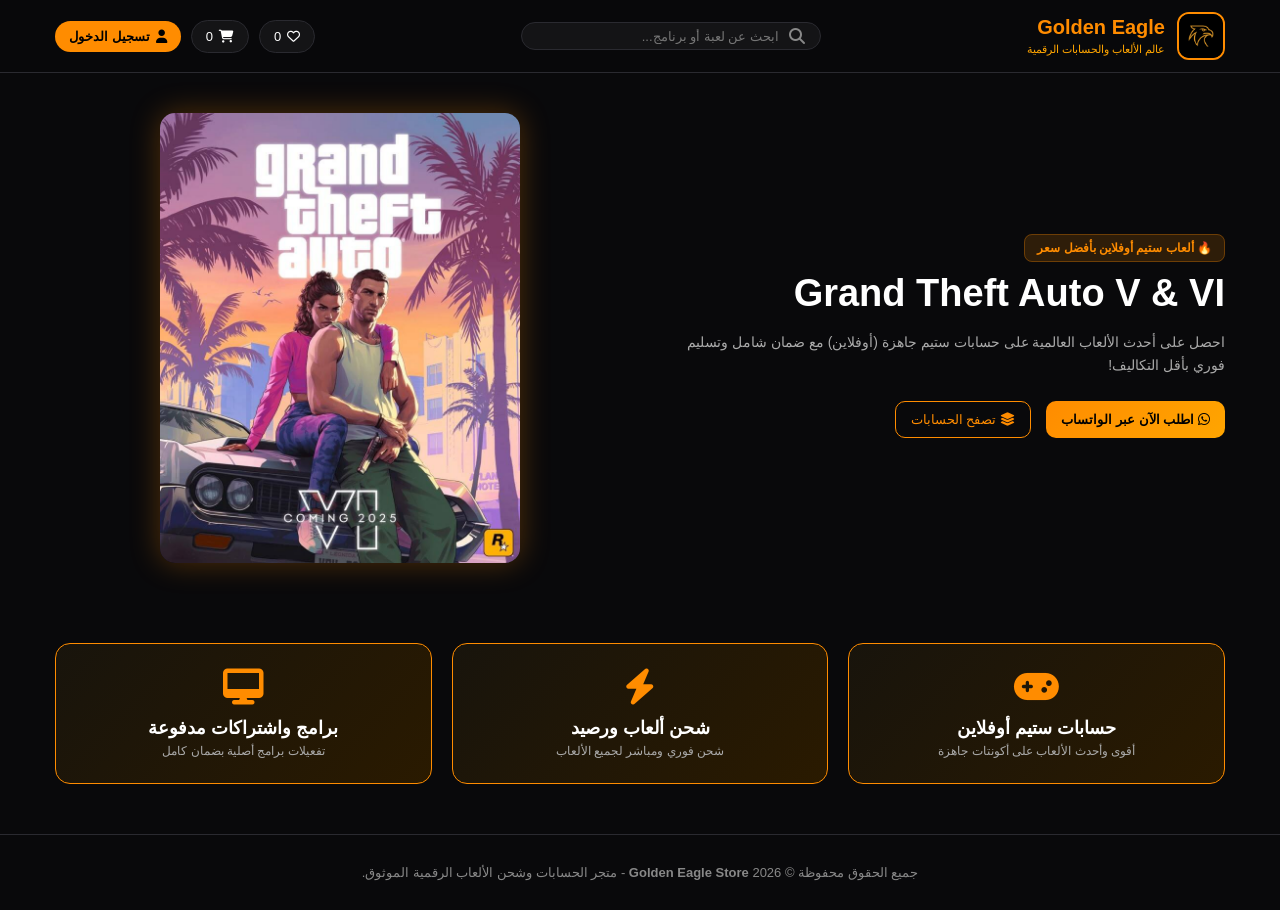
==== commit daa0e8d0: "Update index.html" ====
--- a/index.html
+++ b/index.html
@@ -71,7 +71,7 @@
 
     <div class="hero-buttons">
       <button class="btn-primary" onclick="buyViaWhatsApp('Grand Theft Auto V & VI', 'حسب العرض')"><i class="fab fa-whatsapp"></i> اطلب الآن عبر الواتساب</button>
-      <button class="btn-secondary" onclick="scrollToSection('steam-section')"><i class="fas fa-layer-group"></i> تصفح الحسابات</button>
+      <button class="btn-secondary" onclick="window.location.href='steam.html'"><i class="fas fa-layer-group"></i> تصفح الحسابات</button>
     </div>
   </div>
 
@@ -80,177 +80,30 @@
   </div>
 </section>
 
-<!-- التصنيفات السريعة -->
-<div class="container" style="margin-top: 40px;">
+<!-- التصنيفات السريعة (تأخذك لصفحات الأقسام المستقلة steam, topup, software) -->
+<div class="container" style="margin-top: 40px; margin-bottom: 50px;">
   <div style="display: grid; grid-template-columns: repeat(auto-fit, minmax(250px, 1fr)); gap: 20px;">
     
-    <div onclick="scrollToSection('steam-section')" style="background: linear-gradient(135deg, #18140c, #2a1a00); border: 1px solid var(--primary); padding: 20px; border-radius: 15px; text-align: center; cursor: pointer; transition: 0.3s;">
-      <i class="fas fa-gamepad" style="font-size: 32px; color: var(--primary); margin-bottom: 10px;"></i>
+    <div onclick="window.location.href='steam.html'" style="background: linear-gradient(135deg, #18140c, #2a1a00); border: 1px solid var(--primary); padding: 25px; border-radius: 15px; text-align: center; cursor: pointer; transition: 0.3s;">
+      <i class="fas fa-gamepad" style="font-size: 36px; color: var(--primary); margin-bottom: 12px;"></i>
       <h3 style="color: #fff; font-size: 18px;">حسابات ستيم أوفلاين</h3>
       <p style="color: #aaa; font-size: 12px; margin-top: 5px;">أقوى وأحدث الألعاب على أكونتات جاهزة</p>
     </div>
 
-    <div onclick="scrollToSection('topup-section')" style="background: linear-gradient(135deg, #18140c, #2a1a00); border: 1px solid var(--primary); padding: 20px; border-radius: 15px; text-align: center; cursor: pointer; transition: 0.3s;">
-      <i class="fas fa-bolt" style="font-size: 32px; color: var(--primary); margin-bottom: 10px;"></i>
+    <div onclick="window.location.href='topup.html'" style="background: linear-gradient(135deg, #18140c, #2a1a00); border: 1px solid var(--primary); padding: 25px; border-radius: 15px; text-align: center; cursor: pointer; transition: 0.3s;">
+      <i class="fas fa-bolt" style="font-size: 36px; color: var(--primary); margin-bottom: 12px;"></i>
       <h3 style="color: #fff; font-size: 18px;">شحن ألعاب ورصيد</h3>
       <p style="color: #aaa; font-size: 12px; margin-top: 5px;">شحن فوري ومباشر لجميع الألعاب</p>
     </div>
 
-    <div onclick="scrollToSection('software-section')" style="background: linear-gradient(135deg, #18140c, #2a1a00); border: 1px solid var(--primary); padding: 20px; border-radius: 15px; text-align: center; cursor: pointer; transition: 0.3s;">
-      <i class="fas fa-desktop" style="font-size: 32px; color: var(--primary); margin-bottom: 10px;"></i>
-      <h3 style="color: #fff; font-size: 18px;">برامج وااشتراكات مدفوعة</h3>
+    <div onclick="window.location.href='software.html'" style="background: linear-gradient(135deg, #18140c, #2a1a00); border: 1px solid var(--primary); padding: 25px; border-radius: 15px; text-align: center; cursor: pointer; transition: 0.3s;">
+      <i class="fas fa-desktop" style="font-size: 36px; color: var(--primary); margin-bottom: 12px;"></i>
+      <h3 style="color: #fff; font-size: 18px;">برامج واشتراكات مدفوعة</h3>
       <p style="color: #aaa; font-size: 12px; margin-top: 5px;">تفعيلات برامج أصلية بضمان كامل</p>
     </div>
 
   </div>
 </div>
-
-<!-- قسم حسابات ستيم أوفلاين -->
-<section id="steam-section" class="container" style="margin: 50px auto;">
-  <div style="display: flex; justify-content: space-between; align-items: center; margin-bottom: 25px;">
-    <h3 style="font-size: 22px; border-right: 4px solid var(--primary); padding-right: 10px; color: var(--secondary);">🎮 ألعاب أكونتات ستيم جاهزة (أوفلاين)</h3>
-  </div>
-
-  <div class="games-grid" style="display: grid; grid-template-columns: repeat(auto-fill, minmax(240px, 1fr)); gap: 25px;">
-
-    <!-- منتج 1 -->
-    <div class="game-card" style="background: #141416; border: 1px solid #2a2a30; border-radius: 12px; overflow: hidden;">
-      <div style="position: relative; height: 260px;">
-        <img src="image/god-of-war-ragnarok.jpg" alt="God of War Ragnarok" style="width: 100%; height: 100%; object-fit: cover;">
-        <span style="position: absolute; top: 10px; right: 10px; background: var(--primary); color: #000; padding: 3px 8px; border-radius: 6px; font-size: 11px; font-weight: bold;">Steam Offline</span>
-      </div>
-      <div style="padding: 15px;">
-        <h4 style="font-size: 15px; color: #fff;">God of War Ragnarök</h4>
-        <p style="color: #888; font-size: 12px; margin: 5px 0;">حساب ستيم جاهز للعب أوفلاين</p>
-        <div style="display: flex; justify-content: space-between; align-items: center; margin: 10px 0;">
-          <span style="color: var(--primary); font-weight: 800;">150 ج.م</span>
-          <span style="color: #888; text-decoration: line-through; font-size: 12px;">600 ج.م</span>
-        </div>
-        <button class="btn-primary" style="width: 100%; padding: 8px; font-size: 13px;" onclick="openOrderModal('God of War Ragnarök', '150 ج.م')">شراء الآن</button>
-      </div>
-    </div>
-
-    <!-- منتج 2 -->
-    <div class="game-card" style="background: #141416; border: 1px solid #2a2a30; border-radius: 12px; overflow: hidden;">
-      <div style="position: relative; height: 260px;">
-        <img src="image/elden-ring-shadow-of-the-erdtree.jpg" alt="Elden Ring" style="width: 100%; height: 100%; object-fit: cover;">
-        <span style="position: absolute; top: 10px; right: 10px; background: var(--primary); color: #000; padding: 3px 8px; border-radius: 6px; font-size: 11px; font-weight: bold;">Steam Offline</span>
-      </div>
-      <div style="padding: 15px;">
-        <h4 style="font-size: 15px; color: #fff;">Elden Ring + DLC</h4>
-        <p style="color: #888; font-size: 12px; margin: 5px 0;">حساب ستيم شامل الإضافة</p>
-        <div style="display: flex; justify-content: space-between; align-items: center; margin: 10px 0;">
-          <span style="color: var(--primary); font-weight: 800;">180 ج.م</span>
-          <span style="color: #888; text-decoration: line-through; font-size: 12px;">800 ج.م</span>
-        </div>
-        <button class="btn-primary" style="width: 100%; padding: 8px; font-size: 13px;" onclick="openOrderModal('Elden Ring + DLC', '180 ج.م')">شراء الآن</button>
-      </div>
-    </div>
-
-    <!-- منتج 3 -->
-    <div class="game-card" style="background: #141416; border: 1px solid #2a2a30; border-radius: 12px; overflow: hidden;">
-      <div style="position: relative; height: 260px;">
-        <img src="image/resident-evil-4-remake.jpg" alt="Resident Evil 4" style="width: 100%; height: 100%; object-fit: cover;">
-        <span style="position: absolute; top: 10px; right: 10px; background: var(--primary); color: #000; padding: 3px 8px; border-radius: 6px; font-size: 11px; font-weight: bold;">Steam Offline</span>
-      </div>
-      <div style="padding: 15px;">
-        <h4 style="font-size: 15px; color: #fff;">Resident Evil 4 Remake</h4>
-        <p style="color: #888; font-size: 12px; margin: 5px 0;">حساب ستيم جاهز للعب المباشر</p>
-        <div style="display: flex; justify-content: space-between; align-items: center; margin: 10px 0;">
-          <span style="color: var(--primary); font-weight: 800;">120 ج.م</span>
-          <span style="color: #888; text-decoration: line-through; font-size: 12px;">500 ج.م</span>
-        </div>
-        <button class="btn-primary" style="width: 100%; padding: 8px; font-size: 13px;" onclick="openOrderModal('Resident Evil 4 Remake', '120 ج.م')">شراء الآن</button>
-      </div>
-    </div>
-
-    <!-- منتج 4 -->
-    <div class="game-card" style="background: #141416; border: 1px solid #2a2a30; border-radius: 12px; overflow: hidden;">
-      <div style="position: relative; height: 260px;">
-        <img src="image/marvels-spider-man-2.jpg" alt="Spider-Man 2" style="width: 100%; height: 100%; object-fit: cover;">
-        <span style="position: absolute; top: 10px; right: 10px; background: var(--primary); color: #000; padding: 3px 8px; border-radius: 6px; font-size: 11px; font-weight: bold;">Steam Offline</span>
-      </div>
-      <div style="padding: 15px;">
-        <h4 style="font-size: 15px; color: #fff;">Marvel's Spider-Man 2</h4>
-        <p style="color: #888; font-size: 12px; margin: 5px 0;">أكونت ستيم أوفلاين مضمون</p>
-        <div style="display: flex; justify-content: space-between; align-items: center; margin: 10px 0;">
-          <span style="color: var(--primary); font-weight: 800;">160 ج.م</span>
-          <span style="color: #888; text-decoration: line-through; font-size: 12px;">700 ج.م</span>
-        </div>
-        <button class="btn-primary" style="width: 100%; padding: 8px; font-size: 13px;" onclick="openOrderModal('Marvel\'s Spider-Man 2', '160 ج.م')">شراء الآن</button>
-      </div>
-    </div>
-
-  </div>
-</section>
-
-<!-- قسم شحن الألعاب المباشر -->
-<section id="topup-section" class="container" style="margin: 50px auto;">
-  <div style="display: flex; justify-content: space-between; align-items: center; margin-bottom: 25px;">
-    <h3 style="font-size: 22px; border-right: 4px solid var(--primary); padding-right: 10px; color: var(--secondary);">⚡ قسم شحن الألعاب والعملات</h3>
-  </div>
-
-  <div class="games-grid" style="display: grid; grid-template-columns: repeat(auto-fill, minmax(240px, 1fr)); gap: 25px;">
-
-    <div class="game-card" style="background: #141416; border: 1px solid #2a2a30; border-radius: 12px; overflow: hidden;">
-      <div style="position: relative; height: 260px;">
-        <img src="image/ea-sports-fc-25.jpg" alt="FC 25 Coins" style="width: 100%; height: 100%; object-fit: cover;">
-        <span style="position: absolute; top: 10px; right: 10px; background: #00cec9; color: #000; padding: 3px 8px; border-radius: 6px; font-size: 11px; font-weight: bold;">شحن مباشر</span>
-      </div>
-      <div style="padding: 15px;">
-        <h4 style="font-size: 15px; color: #fff;">FC 25 Points / FC Coins</h4>
-        <p style="color: #888; font-size: 12px; margin: 5px 0;">شحن فيفا بوينتس بالحساب مباشرة</p>
-        <div style="display: flex; justify-content: space-between; align-items: center; margin: 10px 0;">
-          <span style="color: var(--primary); font-weight: 800;">من 250 ج.م</span>
-        </div>
-        <button class="btn-primary" style="width: 100%; padding: 8px; font-size: 13px;" onclick="openOrderModal('FC 25 Points / FC Coins', 'من 250 ج.م')">اختر الفئة وشراء</button>
-      </div>
-    </div>
-
-    <div class="game-card" style="background: #141416; border: 1px solid #2a2a30; border-radius: 12px; overflow: hidden;">
-      <div style="position: relative; height: 260px;">
-        <img src="image/call-of-duty-mw-iii.jpg" alt="COD Points" style="width: 100%; height: 100%; object-fit: cover;">
-        <span style="position: absolute; top: 10px; right: 10px; background: #00cec9; color: #000; padding: 3px 8px; border-radius: 6px; font-size: 11px; font-weight: bold;">شحن فوري</span>
-      </div>
-      <div style="padding: 15px;">
-        <h4 style="font-size: 15px; color: #fff;">COD Points - Call of Duty</h4>
-        <p style="color: #888; font-size: 12px; margin: 5px 0;">شحن نقاط كول أوف ديوتي لجميع المنصات</p>
-        <div style="display: flex; justify-content: space-between; align-items: center; margin: 10px 0;">
-          <span style="color: var(--primary); font-weight: 800;">من 300 ج.م</span>
-        </div>
-        <button class="btn-primary" style="width: 100%; padding: 8px; font-size: 13px;" onclick="openOrderModal('COD Points - Call of Duty', 'من 300 ج.م')">اختر الفئة وشراء</button>
-      </div>
-    </div>
-
-  </div>
-</section>
-
-<!-- قسم البرامج المدفوعة والأصلية -->
-<section id="software-section" class="container" style="margin: 50px auto 80px;">
-  <div style="display: flex; justify-content: space-between; align-items: center; margin-bottom: 25px;">
-    <h3 style="font-size: 22px; border-right: 4px solid var(--primary); padding-right: 10px; color: var(--secondary);">💻 قسم البرامج والأدوات المدفوعة</h3>
-  </div>
-
-  <div class="games-grid" style="display: grid; grid-template-columns: repeat(auto-fill, minmax(240px, 1fr)); gap: 25px;">
-
-    <div class="game-card" style="background: #141416; border: 1px solid #2a2a30; border-radius: 12px; padding: 20px; text-align: center;">
-      <i class="fas fa-shield-alt" style="font-size: 40px; color: var(--primary); margin-bottom: 15px;"></i>
-      <h4 style="font-size: 16px; color: #fff; margin-bottom: 8px;">تفعيل Windows & Office أصلي</h4>
-      <p style="color: #888; font-size: 12px; margin-bottom: 15px;">مفاتيح أصلية مدى الحياة وترخيص رسمي</p>
-      <span style="color: var(--primary); font-weight: 800; font-size: 16px; display: block; margin-bottom: 12px;">199 ج.م</span>
-      <button class="btn-primary" style="width: 100%; padding: 8px;" onclick="openOrderModal('تفعيل Windows & Office أصلي', '199 ج.م')">اطلب الآن</button>
-    </div>
-
-    <div class="game-card" style="background: #141416; border: 1px solid #2a2a30; border-radius: 12px; padding: 20px; text-align: center;">
-      <i class="fas fa-paint-brush" style="font-size: 40px; color: var(--primary); margin-bottom: 15px;"></i>
-      <h4 style="font-size: 16px; color: #fff; margin-bottom: 8px;">اشتراكات Adobe Creative Cloud</h4>
-      <p style="color: #888; font-size: 12px; margin-bottom: 15px;">تفعيل على إيميلك الشخصي بضمان كامل</p>
-      <span style="color: var(--primary); font-weight: 800; font-size: 16px; display: block; margin-bottom: 12px;">350 ج.م / شهرياً</span>
-      <button class="btn-primary" style="width: 100%; padding: 8px;" onclick="openOrderModal('اشتراكات Adobe Creative Cloud', '350 ج.م')">اطلب الآن</button>
-    </div>
-
-  </div>
-</section>
 
 <!-- Footer -->
 <footer style="background: #09090b; border-top: 1px solid #2a2a30; padding: 30px 0; text-align: center; color: #888; font-size: 13px;">
--- a/style.css
+++ b/style.css
@@ -127,6 +127,10 @@
   transition: 0.3s;
 }
 
+.btn-secondary:hover {
+  background: rgba(255, 140, 0, 0.1);
+}
+
 /* Hero Section */
 .hero {
   display: flex;
@@ -192,6 +196,16 @@
   transform: translateY(-5px);
 }
 
+/* Modal Animations */
+.login-modal {
+  animation: fadeIn 0.3s ease;
+}
+
+@keyframes fadeIn {
+  from { opacity: 0; }
+  to { opacity: 1; }
+}
+
 /* =====================
    Mobile Responsive Fixes
    ================     */
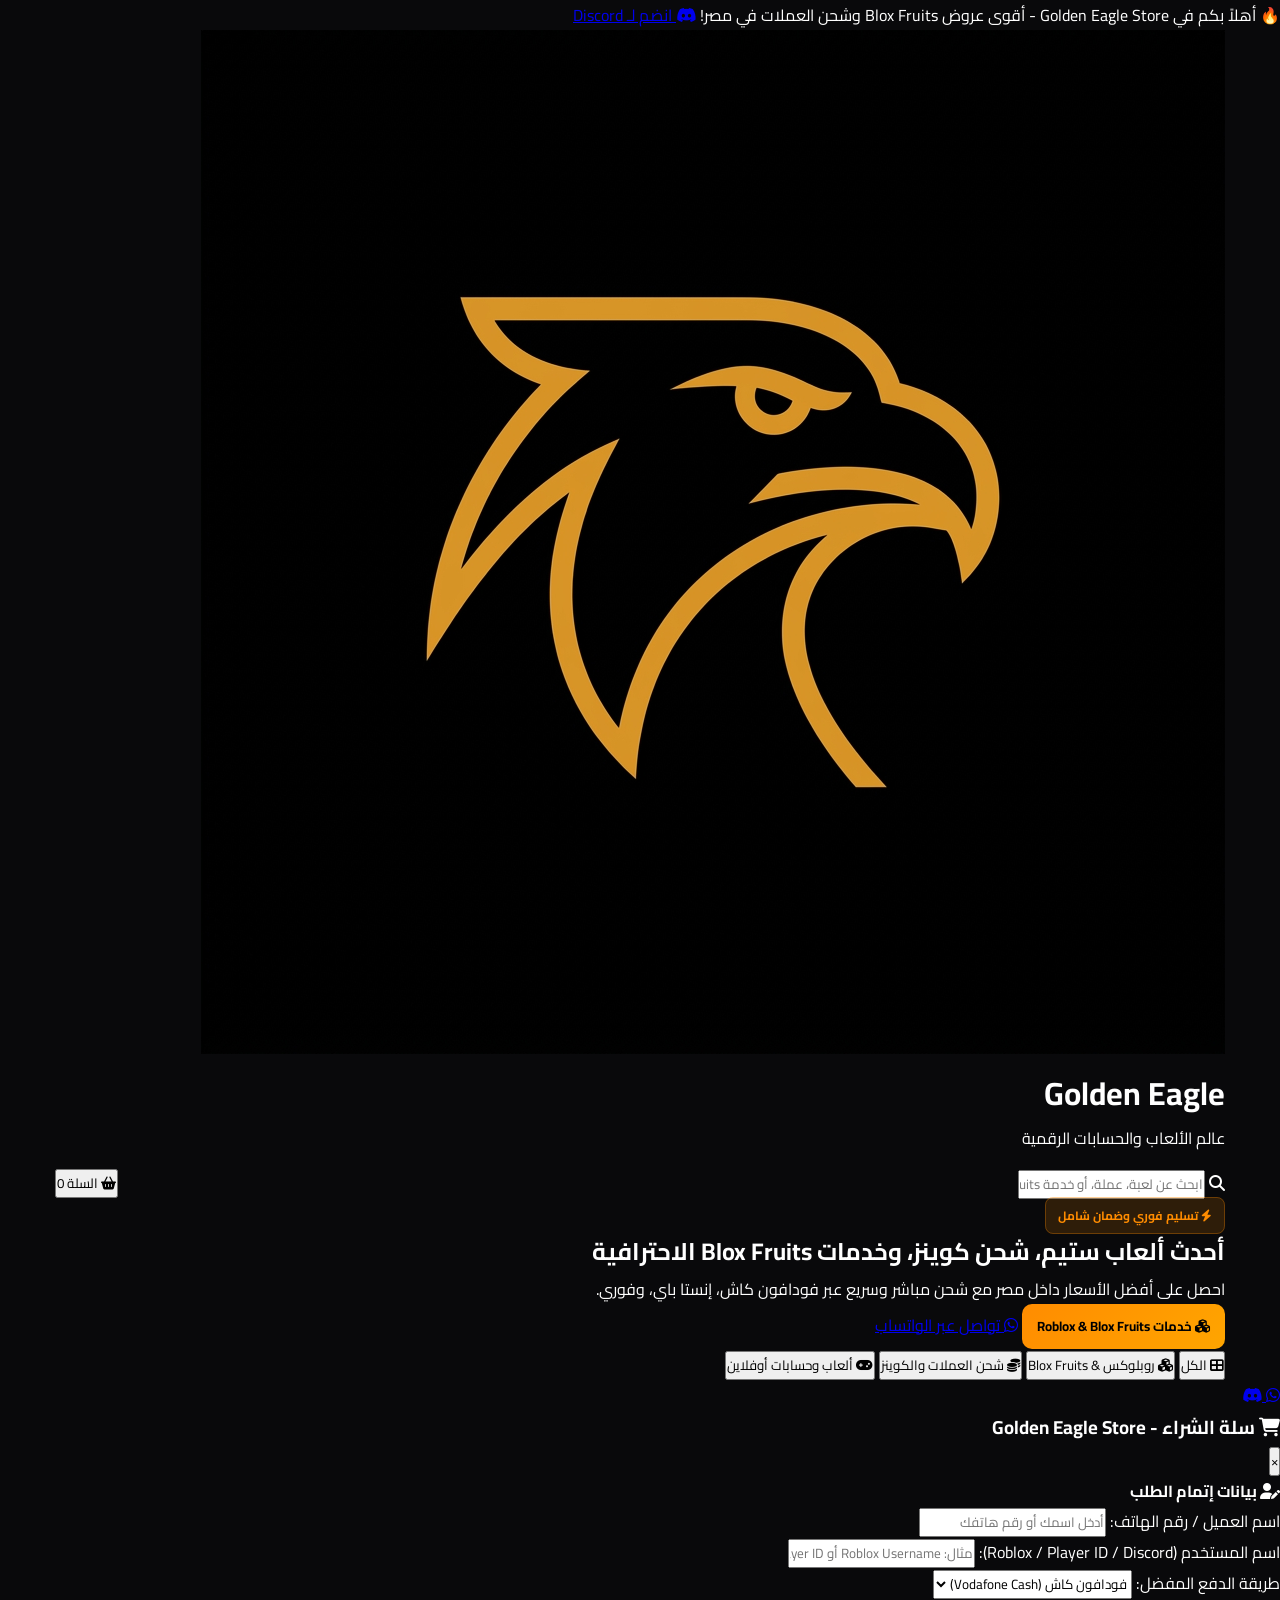
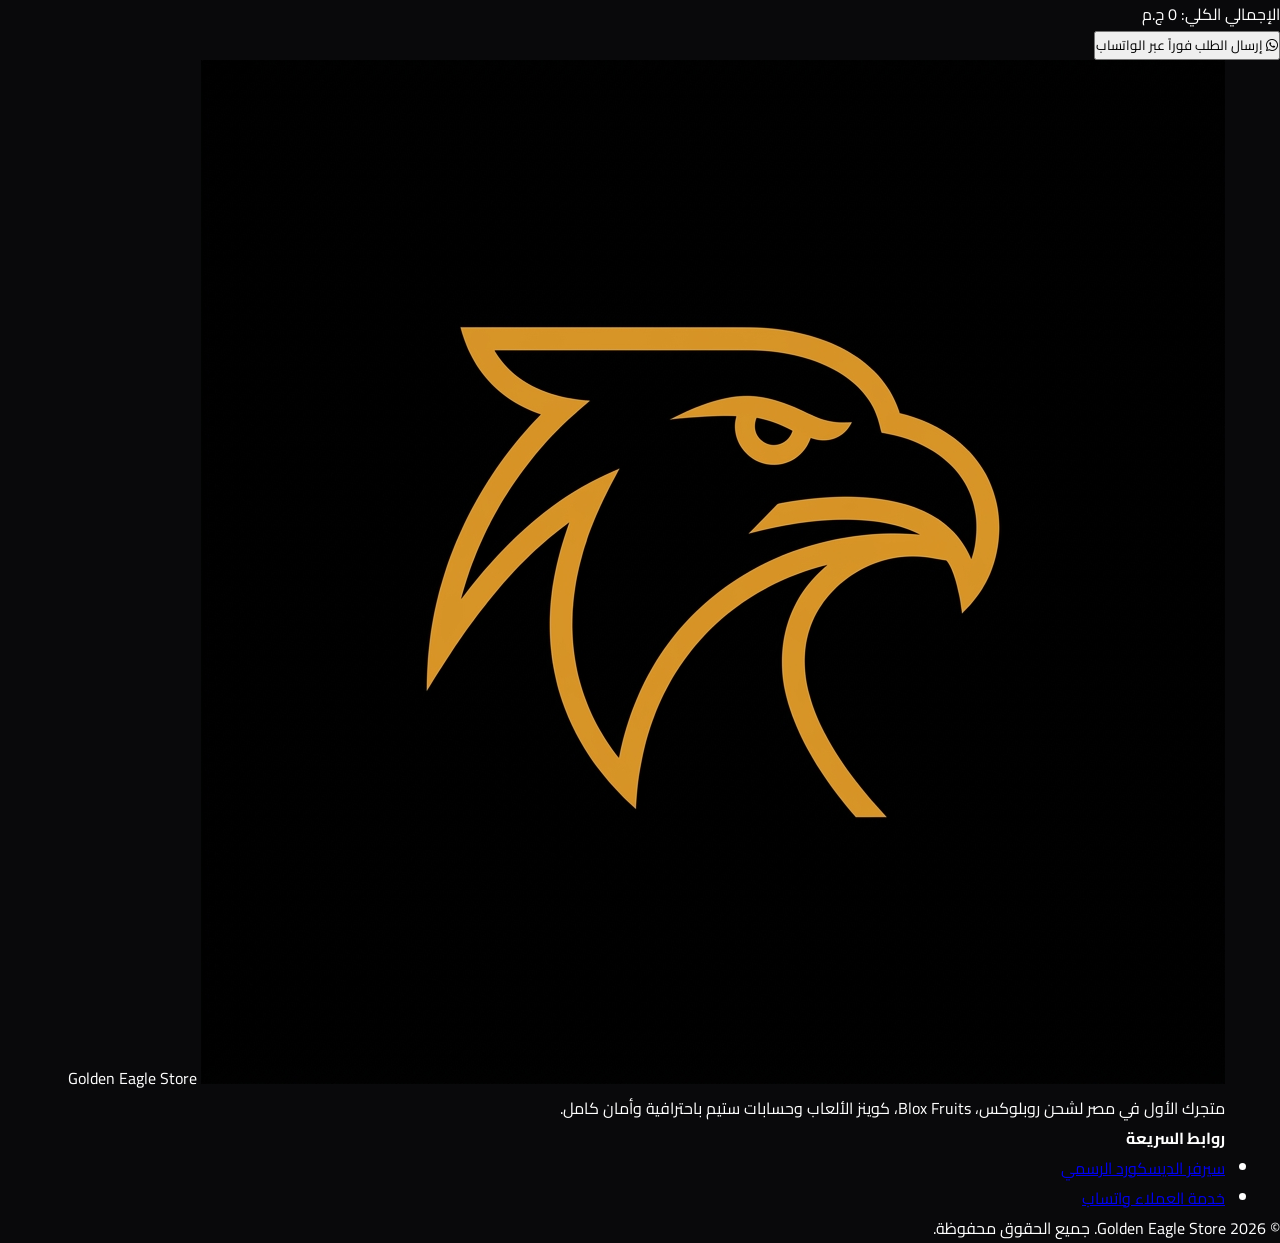
==== commit 717fb559: "Update index.html" ====
--- a/index.html
+++ b/index.html
@@ -3,167 +3,180 @@
 <head>
   <meta charset="UTF-8">
   <meta name="viewport" content="width=device-width, initial-scale=1.0">
-  <title>Golden Eagle Store | متجر الألعاب والبرامج الرقمية</title>
+  <title>Golden Eagle Store | عالم الألعاب والحسابات الرقمية</title>
+  
+  <!-- PWA Manifest & Icons -->
+  <link rel="manifest" href="manifest.json">
+  <link rel="icon" type="image/jpeg" href="image/logo.jpg">
+  <link rel="apple-touch-icon" href="image/app-icon-180.jpg">
+  <meta name="theme-color" content="#ff9900">
 
-  <!-- أيقونة الموقع -->
-  <link rel="icon" href="image/logo.jpg" type="image/jpeg">
-
+  <!-- Google Fonts & FontAwesome -->
+  <link rel="preconnect" href="https://fonts.googleapis.com">
+  <link rel="preconnect" href="https://fonts.gstatic.com" crossorigin>
+  <link href="https://fonts.googleapis.com/css2?family=Cairo:wght@400;600;700;900&display=swap" rel="stylesheet">
+  <link rel="stylesheet" href="https://cdnjs.cloudflare.com/ajax/libs/font-awesome/6.4.0/css/all.min.css">
   <link rel="stylesheet" href="style.css">
-  <link rel="stylesheet" href="https://cdnjs.cloudflare.com/ajax/libs/font-awesome/6.4.0/css/all.min.css">
 </head>
 <body>
 
-<!-- Animated Background -->
-<div class="bg-animation" id="bgAnimation"></div>
+  <!-- Top Announcement Bar -->
+  <div class="announcement-bar">
+    <span>🔥 أهلاً بكم في Golden Eagle Store - أقوى عروض Blox Fruits وشحن العملات في مصر!</span>
+    <a href="https://discord.gg/eV38XtmmJc" target="_blank" class="discord-top-btn">
+      <i class="fab fa-discord"></i> انضم لـ Discord
+    </a>
+  </div>
 
-<!-- Header -->
-<header class="header">
-  <div class="container header-container">
+  <!-- Navbar Header -->
+  <header class="main-header">
+    <div class="container header-container">
+      <div class="brand">
+        <img src="image/logo.jpg" alt="Golden Eagle Logo" class="brand-logo">
+        <div class="brand-text">
+          <h1>Golden Eagle</h1>
+          <p>عالم الألعاب والحسابات الرقمية</p>
+        </div>
+      </div>
 
-    <div class="logo" style="display: flex; align-items: center; gap: 12px;">
-      <img src="image/logo.jpg" alt="Golden Eagle Logo" style="width: 48px; height: 48px; border-radius: 12px; border: 2px solid var(--primary); object-fit: cover;">
-      <div>
-        <h1 style="font-size: 20px; font-weight: 800; color: var(--primary);">Golden Eagle</h1>
-        <span style="font-size: 11px; color: var(--secondary);">عالم الألعاب والحسابات الرقمية</span>
+      <div class="search-box">
+        <i class="fas fa-search search-icon"></i>
+        <input type="text" id="searchInput" placeholder="ابحث عن لعبة، عملة، أو خدمة Blox Fruits...">
+      </div>
+
+      <div class="header-actions">
+        <button class="cart-trigger-btn" onclick="toggleCartModal()">
+          <i class="fas fa-shopping-basket"></i>
+          <span class="cart-title">السلة</span>
+          <span class="cart-badge" id="cartBadge">0</span>
+        </button>
       </div>
     </div>
+  </header>
 
-    <!-- شريط البحث -->
-    <div class="search-bar" style="display: flex; align-items: center; background: #141416; border: 1px solid #2a2a30; border-radius: 25px; padding: 5px 15px; width: 280px;">
-      <i class="fas fa-search" style="color: #888; margin-left: 10px;"></i>
-      <input type="text" id="searchInput" onkeyup="searchProducts()" placeholder="ابحث عن لعبة أو برنامج..." style="background: transparent; border: none; outline: none; color: white; width: 100%; font-family: 'Cairo', sans-serif; font-size: 13px;">
-    </div>
-
-    <div class="header-actions" style="display: flex; align-items: center; gap: 10px;">
-      <button class="icon-btn" title="المفضلة">
-        <i class="far fa-heart"></i>
-        <span class="badge">0</span>
-      </button>
-
-      <button class="icon-btn" onclick="toggleCart()" title="عربة التسوق">
-        <i class="fas fa-shopping-cart"></i>
-        <span id="cartCount" class="badge">0</span>
-      </button>
-
-      <!-- زر تسجيل الدخول -->
-      <button class="login-btn" onclick="openLogin()" id="loginButton">
-        <i class="fas fa-user"></i>
-        تسجيل الدخول
-      </button>
-
-      <!-- دائرة بروفايل المستخدم -->
-      <div id="userProfileArea" style="display: none; align-items: center; cursor: pointer;" onclick="openProfileModal()" title="إدارة البروفايل">
-        <img id="userAvatarImg" src="" alt="Avatar" style="width: 42px; height: 42px; border-radius: 50%; border: 2px solid var(--primary); object-fit: cover;">
+  <!-- Hero Section Banner -->
+  <section class="hero-banner">
+    <div class="container hero-content">
+      <div class="hero-text">
+        <span class="hero-badge"><i class="fas fa-bolt"></i> تسليم فوري وضمان شامل</span>
+        <h2>أحدث ألعاب ستيم، شحن كوينز، وخدمات <span>Blox Fruits</span> الاحترافية</h2>
+        <p>احصل على أفضل الأسعار داخل مصر مع شحن مباشر وسريع عبر فودافون كاش، إنستا باي، وفوري.</p>
+        <div class="hero-btns">
+          <button class="btn btn-primary" onclick="switchTab('roblox')">
+            <i class="fas fa-cubes"></i> خدمات Roblox & Blox Fruits
+          </button>
+          <a href="https://wa.me/201033139050" target="_blank" class="btn btn-whatsapp">
+            <i class="fab fa-whatsapp"></i> تواصل عبر الواتساب
+          </a>
+        </div>
       </div>
     </div>
+  </section>
 
+  <!-- Navigation Tabs -->
+  <nav class="tabs-nav">
+    <div class="container tabs-container">
+      <button class="tab-btn active" onclick="switchTab('all')">
+        <i class="fas fa-th-large"></i> الكل
+      </button>
+      <button class="tab-btn" onclick="switchTab('roblox')">
+        <i class="fas fa-cubes"></i> روبلوكس & Blox Fruits
+      </button>
+      <button class="tab-btn" onclick="switchTab('coins')">
+        <i class="fas fa-coins"></i> شحن العملات والكوينز
+      </button>
+      <button class="tab-btn" onclick="switchTab('games')">
+        <i class="fas fa-gamepad"></i> ألعاب وحسابات أوفلاين
+      </button>
+    </div>
+  </nav>
+
+  <!-- Main Store Content -->
+  <main class="container main-content">
+    <div class="products-grid" id="productsContainer">
+      <!-- Products generated dynamically via script.js -->
+    </div>
+  </main>
+
+  <!-- Floating Buttons -->
+  <div class="floating-actions">
+    <a href="https://wa.me/201033139050" target="_blank" class="float-btn float-wa" title="تواصل واتساب">
+      <i class="fab fa-whatsapp"></i>
+    </a>
+    <a href="https://discord.gg/eV38XtmmJc" target="_blank" class="float-btn float-discord" title="سيرفر الديسكورد">
+      <i class="fab fa-discord"></i>
+    </a>
   </div>
-</header>
 
-<!-- Banner/Hero Section -->
-<section class="hero">
-  <div class="hero-content">
-    <span class="hero-badge">🔥 ألعاب ستيم أوفلاين بأفضل سعر</span>
-    <h2 style="font-size: 38px; line-height: 1.2; margin: 15px 0;">Grand Theft Auto V & VI</h2>
-    <p style="color: #aaa; font-size: 14px; line-height: 1.6; margin-bottom: 25px;">
-      احصل على أحدث الألعاب العالمية على حسابات ستيم جاهزة (أوفلاين) مع ضمان شامل وتسليم فوري بأقل التكاليف!
-    </p>
+  <!-- Cart Modal Drawer -->
+  <div class="cart-modal-overlay" id="cartModal">
+    <div class="cart-modal">
+      <div class="cart-modal-header">
+        <h3><i class="fas fa-shopping-cart"></i> سلة الشراء - Golden Eagle Store</h3>
+        <button class="close-modal-btn" onclick="toggleCartModal()">&times;</button>
+      </div>
+      <div class="cart-modal-body">
+        <div class="cart-items-list" id="cartItemsList">
+          <!-- Cart items go here -->
+        </div>
 
-    <div class="hero-buttons">
-      <button class="btn-primary" onclick="buyViaWhatsApp('Grand Theft Auto V & VI', 'حسب العرض')"><i class="fab fa-whatsapp"></i> اطلب الآن عبر الواتساب</button>
-      <button class="btn-secondary" onclick="window.location.href='steam.html'"><i class="fas fa-layer-group"></i> تصفح الحسابات</button>
+        <div class="cart-checkout-form">
+          <h4><i class="fas fa-user-edit"></i> بيانات إتمام الطلب</h4>
+          <div class="form-group">
+            <label>اسم العميل / رقم الهاتف:</label>
+            <input type="text" id="custName" placeholder="أدخل اسمك أو رقم هاتفك">
+          </div>
+          <div class="form-group">
+            <label>اسم المستخدم (Roblox / Player ID / Discord):</label>
+            <input type="text" id="custGameId" placeholder="مثال: Roblox Username أو Player ID">
+          </div>
+          <div class="form-group">
+            <label>طريقة الدفع المفضل:</label>
+            <select id="custPayment">
+              <option value="Vodafone Cash">فودافون كاش (Vodafone Cash)</option>
+              <option value="InstaPay">إنستا باي (InstaPay)</option>
+              <option value="Fawry">فوري (Fawry)</option>
+              <option value="Bank Card">كارت بنكي / محفظة إلكترونية</option>
+            </select>
+          </div>
+        </div>
+
+        <div class="cart-total-summary">
+          <span>الإجمالي الكلي:</span>
+          <span class="total-price-val" id="cartTotalVal">0 ج.م</span>
+        </div>
+      </div>
+      <div class="cart-modal-footer">
+        <button class="btn btn-whatsapp-submit" onclick="sendOrderWhatsApp()">
+          <i class="fab fa-whatsapp"></i> إرسال الطلب فوراً عبر الواتساب
+        </button>
+      </div>
     </div>
   </div>
 
-  <div class="hero-image">
-    <img src="image/gta-vi.jpg" alt="GTA VI" style="width: 360px; border-radius: 15px; box-shadow: 0 0 30px rgba(255,140,0,0.3);">
-  </div>
-</section>
+  <!-- Footer -->
+  <footer class="main-footer">
+    <div class="container footer-container">
+      <div class="footer-info">
+        <div class="brand">
+          <img src="image/logo.jpg" alt="Golden Eagle Logo" class="brand-logo">
+          <span>Golden Eagle Store</span>
+        </div>
+        <p>متجرك الأول في مصر لشحن روبلوكس، Blox Fruits، كوينز الألعاب وحسابات ستيم باحترافية وأمان كامل.</p>
+      </div>
+      <div class="footer-links">
+        <h4>روابط السريعة</h4>
+        <ul>
+          <li><a href="https://discord.gg/eV38XtmmJc" target="_blank">سيرفر الديسكورد الرسمي</a></li>
+          <li><a href="https://wa.me/201033139050" target="_blank">خدمة العملاء واتساب</a></li>
+        </ul>
+      </div>
+    </div>
+    <div class="footer-bottom">
+      <p>© 2026 Golden Eagle Store. جميع الحقوق محفوظة.</p>
+    </div>
+  </footer>
 
-<!-- التصنيفات السريعة (تأخذك لصفحات الأقسام المستقلة steam, topup, software) -->
-<div class="container" style="margin-top: 40px; margin-bottom: 50px;">
-  <div style="display: grid; grid-template-columns: repeat(auto-fit, minmax(250px, 1fr)); gap: 20px;">
-    
-    <div onclick="window.location.href='steam.html'" style="background: linear-gradient(135deg, #18140c, #2a1a00); border: 1px solid var(--primary); padding: 25px; border-radius: 15px; text-align: center; cursor: pointer; transition: 0.3s;">
-      <i class="fas fa-gamepad" style="font-size: 36px; color: var(--primary); margin-bottom: 12px;"></i>
-      <h3 style="color: #fff; font-size: 18px;">حسابات ستيم أوفلاين</h3>
-      <p style="color: #aaa; font-size: 12px; margin-top: 5px;">أقوى وأحدث الألعاب على أكونتات جاهزة</p>
-    </div>
-
-    <div onclick="window.location.href='topup.html'" style="background: linear-gradient(135deg, #18140c, #2a1a00); border: 1px solid var(--primary); padding: 25px; border-radius: 15px; text-align: center; cursor: pointer; transition: 0.3s;">
-      <i class="fas fa-bolt" style="font-size: 36px; color: var(--primary); margin-bottom: 12px;"></i>
-      <h3 style="color: #fff; font-size: 18px;">شحن ألعاب ورصيد</h3>
-      <p style="color: #aaa; font-size: 12px; margin-top: 5px;">شحن فوري ومباشر لجميع الألعاب</p>
-    </div>
-
-    <div onclick="window.location.href='software.html'" style="background: linear-gradient(135deg, #18140c, #2a1a00); border: 1px solid var(--primary); padding: 25px; border-radius: 15px; text-align: center; cursor: pointer; transition: 0.3s;">
-      <i class="fas fa-desktop" style="font-size: 36px; color: var(--primary); margin-bottom: 12px;"></i>
-      <h3 style="color: #fff; font-size: 18px;">برامج واشتراكات مدفوعة</h3>
-      <p style="color: #aaa; font-size: 12px; margin-top: 5px;">تفعيلات برامج أصلية بضمان كامل</p>
-    </div>
-
-  </div>
-</div>
-
-<!-- Footer -->
-<footer style="background: #09090b; border-top: 1px solid #2a2a30; padding: 30px 0; text-align: center; color: #888; font-size: 13px;">
-  <p>جميع الحقوق محفوظة © 2026 <strong>Golden Eagle Store</strong> - متجر الحسابات وشحن الألعاب الرقمية الموثوق.</p>
-</footer>
-
-<!-- نافذة اختيار الشراء عبر WhatsApp أو Discord -->
-<div class="login-modal" id="orderModal" style="display: none; position: fixed; inset: 0; background: rgba(0,0,0,0.85); justify-content: center; align-items: center; z-index: 1000;">
-  <div class="login-box" style="background: #141416; border: 1px solid var(--primary); padding: 25px; border-radius: 15px; width: 340px; text-align: center;">
-    <h3 style="color: var(--secondary); margin-bottom: 10px;">اختر طريقة التواصل للطلب</h3>
-    <p id="selectedItemTitle" style="color: #fff; font-weight: bold; margin-bottom: 5px;"></p>
-    <p id="selectedItemPrice" style="color: var(--primary); font-weight: bold; margin-bottom: 20px;"></p>
-    
-    <button onclick="sendToWhatsApp()" class="btn-primary" style="width: 100%; padding: 12px; margin-bottom: 10px; border-radius: 8px; background: #25D366; color: #fff; border: none; font-weight: bold; cursor: pointer; display: flex; align-items: center; justify-content: center; gap: 8px;">
-      <i class="fab fa-whatsapp" style="font-size: 18px;"></i> طلب عبر واتساب
-    </button>
-    
-    <button onclick="sendToDiscord()" class="btn-primary" style="width: 100%; padding: 12px; margin-bottom: 15px; border-radius: 8px; background: #5865F2; color: #fff; border: none; font-weight: bold; cursor: pointer; display: flex; align-items: center; justify-content: center; gap: 8px;">
-      <i class="fab fa-discord" style="font-size: 18px;"></i> طلب عبر ديسكورد
-    </button>
-
-    <button onclick="closeOrderModal()" style="width: 100%; background: transparent; border: 1px solid #555; color: #aaa; padding: 8px; border-radius: 8px; cursor: pointer;">إغلاق</button>
-  </div>
-</div>
-
-<!-- Login Modal -->
-<div class="login-modal" id="loginModal" style="display: none; position: fixed; inset: 0; background: rgba(0,0,0,0.85); justify-content: center; align-items: center; z-index: 1000;">
-  <div class="login-box" style="background: #141416; border: 1px solid var(--primary); padding: 30px; border-radius: 15px; width: 350px; text-align: center;">
-    <h3 style="color: var(--secondary); margin-bottom: 20px;"><i class="fas fa-envelope-open-text"></i> تسجيل الدخول بالبريد</h3>
-    
-    <input type="email" id="emailInput" placeholder="البريد الإلكتروني (Email)" style="width: 100%; padding: 10px; margin-bottom: 12px; background: #09090b; border: 1px solid #333; color: white; border-radius: 8px;">
-    
-    <input type="password" id="passwordInput" placeholder="كلمة المرور" style="width: 100%; padding: 10px; margin-bottom: 20px; background: #09090b; border: 1px solid #333; color: white; border-radius: 8px;">
-    
-    <button onclick="loginUserByEmail()" class="btn-primary" style="width: 100%; padding: 10px; margin-bottom: 10px; border-radius: 8px;">تسجيل الدخول</button>
-    <button class="close-btn" onclick="closeLogin()" style="width: 100%; background: transparent; border: 1px solid #555; color: #aaa; padding: 8px; border-radius: 8px; cursor: pointer;">إغلاق</button>
-  </div>
-</div>
-
-<!-- Profile Modal -->
-<div class="login-modal" id="profileModal" style="display: none; position: fixed; inset: 0; background: rgba(0,0,0,0.85); justify-content: center; align-items: center; z-index: 1000;">
-  <div class="login-box" style="background: #141416; border: 1px solid var(--primary); padding: 30px; border-radius: 15px; width: 360px; text-align: center;">
-    <h3 style="color: var(--secondary); margin-bottom: 20px;"><i class="fas fa-user-cog"></i> إعدادات البروفايل</h3>
-    
-    <div style="margin-bottom: 15px;">
-      <img id="modalAvatarPreview" src="" alt="Preview" style="width: 80px; height: 80px; border-radius: 50%; border: 2px solid var(--primary); object-fit: cover; margin-bottom: 10px;">
-    </div>
-
-    <label style="display: block; text-align: right; color: #aaa; font-size: 12px; margin-bottom: 5px;">تعديل الاسم:</label>
-    <input type="text" id="editUsernameInput" placeholder="اكتب اسمك الجديد" style="width: 100%; padding: 10px; margin-bottom: 15px; background: #09090b; border: 1px solid #333; color: white; border-radius: 8px;">
-
-    <label style="display: block; text-align: right; color: #aaa; font-size: 12px; margin-bottom: 5px;">اختر صورة البروفايل من جهازك:</label>
-    <input type="file" id="editAvatarFile" accept="image/*" style="width: 100%; padding: 8px; margin-bottom: 20px; background: #09090b; border: 1px solid #333; color: white; border-radius: 8px; cursor: pointer;">
-
-    <button onclick="saveProfileChanges()" class="btn-primary" style="width: 100%; padding: 10px; margin-bottom: 10px; border-radius: 8px;">حفظ التعديلات</button>
-    <button onclick="logoutUser()" style="width: 100%; background: #ff4757; color: white; border: none; padding: 8px; border-radius: 8px; cursor: pointer; margin-bottom: 10px;">تسجيل الخروج</button>
-    <button onclick="closeProfileModal()" style="width: 100%; background: transparent; border: 1px solid #555; color: #aaa; padding: 8px; border-radius: 8px; cursor: pointer;">إغلاق</button>
-  </div>
-</div>
-
-<script src="script.js"></script>
+  <script src="script.js"></script>
 </body>
 </html>
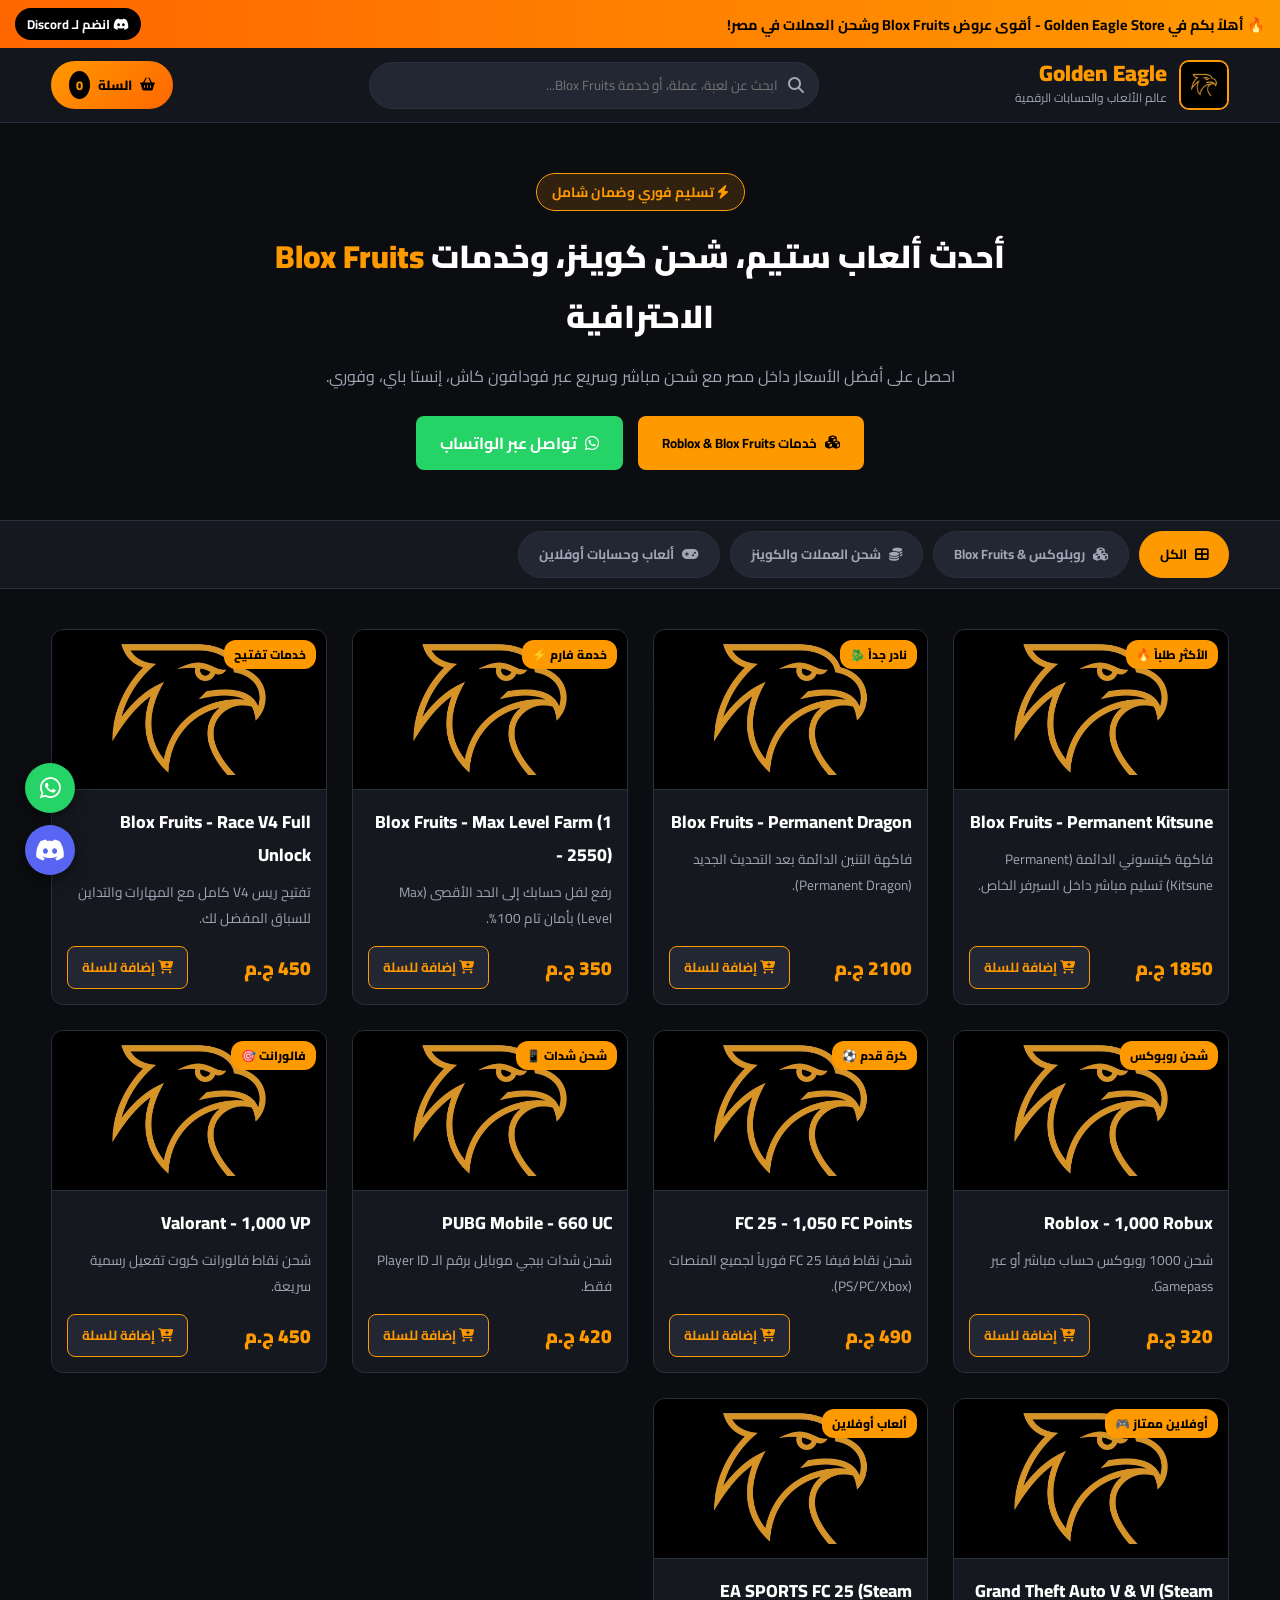
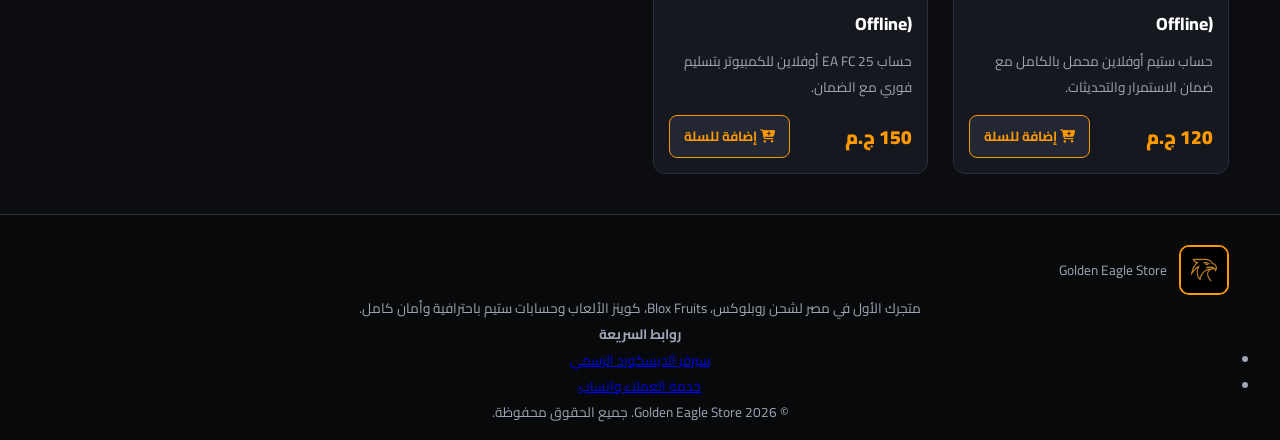
==== commit d8fdf6fb: "Update index.html" ====
--- a/index.html
+++ b/index.html
@@ -123,20 +123,20 @@
         <div class="cart-checkout-form">
           <h4><i class="fas fa-user-edit"></i> بيانات إتمام الطلب</h4>
           <div class="form-group">
-            <label>اسم العميل / رقم الهاتف:</label>
-            <input type="text" id="custName" placeholder="أدخل اسمك أو رقم هاتفك">
+            <label>اسم العميل:</label>
+            <input type="text" id="custName" placeholder="أدخل اسمك بالكامل">
           </div>
           <div class="form-group">
-            <label>اسم المستخدم (Roblox / Player ID / Discord):</label>
-            <input type="text" id="custGameId" placeholder="مثال: Roblox Username أو Player ID">
+            <label>رقم الهاتف:</label>
+            <input type="tel" id="custPhone" placeholder="أدخل رقم هاتفك">
           </div>
           <div class="form-group">
-            <label>طريقة الدفع المفضل:</label>
+            <label>طريقة الدفع:</label>
             <select id="custPayment">
               <option value="Vodafone Cash">فودافون كاش (Vodafone Cash)</option>
               <option value="InstaPay">إنستا باي (InstaPay)</option>
               <option value="Fawry">فوري (Fawry)</option>
-              <option value="Bank Card">كارت بنكي / محفظة إلكترونية</option>
+              <option value="Other Wallet">محفظة إلكترونية أخرى</option>
             </select>
           </div>
         </div>
--- a/style.css
+++ b/style.css
@@ -1,15 +1,20 @@
-/* =====================
-   Golden Eagle Store - Responsive Stylesheet
-   ================     */
+/* ========================================================
+   🦅 Golden Eagle Store - Clean & Fixed Theme Style
+   ======================================================== */
 
 :root {
-  --primary: #ff8c00;
-  --secondary: #ffa500;
-  --bg-dark: #09090b;
-  --card-bg: #141416;
-  --border-color: #2a2a30;
+  --bg-main: #0c0d10;
+  --bg-card: #15181e;
+  --bg-element: #222733;
+  --primary: #ff9900;
+  --primary-hover: #e68a00;
+  --primary-glow: rgba(255, 153, 0, 0.35);
+  --accent: #ff6600;
   --text-main: #ffffff;
-  --text-muted: #888888;
+  --text-muted: #a0a6b5;
+  --border-color: #2a2f3d;
+  --radius: 12px;
+  --transition: all 0.3s ease;
 }
 
 * {
@@ -20,225 +25,415 @@
 }
 
 body {
-  background-color: var(--bg-dark);
+  background-color: var(--bg-main);
   color: var(--text-main);
   direction: rtl;
   overflow-x: hidden;
 }
 
 .container {
-  width: 100%;
-  max-width: 1200px;
+  width: 92%;
+  max-width: 1240px;
   margin: 0 auto;
-  padding: 0 15px;
-}
-
-/* Header Styles */
-.header {
-  background: rgba(9, 9, 11, 0.95);
+}
+
+.announcement-bar {
+  background: linear-gradient(90deg, #ff6600, #ff9900);
+  color: #000;
+  font-weight: 700;
+  padding: 8px 15px;
+  text-align: center;
+  font-size: 0.9rem;
+  display: flex;
+  justify-content: space-between;
+  align-items: center;
+}
+
+.discord-top-btn {
+  background: #000;
+  color: #fff;
+  padding: 4px 12px;
+  border-radius: 20px;
+  text-decoration: none;
+  font-size: 0.8rem;
+}
+
+.main-header {
+  background-color: rgba(21, 24, 30, 0.95);
   border-bottom: 1px solid var(--border-color);
   position: sticky;
   top: 0;
-  z-index: 999;
-  backdrop-filter: blur(10px);
+  z-index: 100;
   padding: 12px 0;
 }
 
 .header-container {
   display: flex;
+  align-items: center;
   justify-content: space-between;
-  align-items: center;
-  flex-wrap: wrap;
   gap: 15px;
 }
 
-.logo {
-  display: flex;
-  align-items: center;
-  gap: 10px;
-}
-
-.search-bar {
-  display: flex;
-  align-items: center;
-  background: var(--card-bg);
+.brand {
+  display: flex;
+  align-items: center;
+  gap: 12px;
+}
+
+.brand-logo {
+  width: 50px;
+  height: 50px;
+  border-radius: 10px;
+  border: 2px solid var(--primary);
+  object-fit: cover;
+}
+
+.brand-text h1 {
+  font-size: 1.4rem;
+  font-weight: 900;
+  color: var(--primary);
+  line-height: 1.1;
+}
+
+.brand-text p {
+  font-size: 0.75rem;
+  color: var(--text-muted);
+}
+
+.search-box {
+  position: relative;
+  flex: 1;
+  max-width: 450px;
+}
+
+.search-box input {
+  width: 100%;
+  padding: 10px 40px 10px 15px;
+  background-color: var(--bg-element);
   border: 1px solid var(--border-color);
   border-radius: 25px;
-  padding: 8px 15px;
+  color: #fff;
+  outline: none;
+}
+
+.search-icon {
+  position: absolute;
+  right: 15px;
+  top: 50%;
+  transform: translateY(-50%);
+  color: var(--text-muted);
+}
+
+.cart-trigger-btn {
+  background: linear-gradient(135deg, var(--primary), var(--accent));
+  border: none;
+  color: #000;
+  font-weight: 800;
+  padding: 10px 18px;
+  border-radius: 25px;
+  cursor: pointer;
+  display: flex;
+  align-items: center;
+  gap: 8px;
+}
+
+.cart-badge {
+  background: #000;
+  color: var(--primary);
+  border-radius: 50%;
+  padding: 2px 7px;
+  font-size: 0.8rem;
+}
+
+.hero-banner {
+  background: linear-gradient(rgba(12, 13, 16, 0.9), rgba(12, 13, 16, 0.95));
+  padding: 50px 0;
+  border-bottom: 1px solid var(--border-color);
+  text-align: center;
+}
+
+.hero-content {
+  max-width: 800px;
+  margin: 0 auto;
+}
+
+.hero-badge {
+  display: inline-block;
+  background: rgba(255, 153, 0, 0.15);
+  color: var(--primary);
+  border: 1px solid var(--primary);
+  padding: 5px 15px;
+  border-radius: 20px;
+  font-size: 0.85rem;
+  font-weight: 700;
+  margin-bottom: 15px;
+}
+
+.hero-text h2 {
+  font-size: 2rem;
+  font-weight: 900;
+  margin-bottom: 15px;
+}
+
+.hero-text h2 span {
+  color: var(--primary);
+}
+
+.hero-text p {
+  color: var(--text-muted);
+  font-size: 1rem;
+  margin-bottom: 25px;
+}
+
+.hero-btns {
+  display: flex;
+  justify-content: center;
+  gap: 15px;
+  flex-wrap: wrap;
+}
+
+.btn {
+  padding: 12px 24px;
+  border-radius: 8px;
+  font-weight: 700;
+  cursor: pointer;
+  border: none;
+  text-decoration: none;
+  display: inline-flex;
+  align-items: center;
+  gap: 8px;
+}
+
+.btn-primary {
+  background-color: var(--primary);
+  color: #000;
+}
+
+.btn-whatsapp {
+  background-color: #25d366;
+  color: #fff;
+}
+
+.tabs-nav {
+  background-color: var(--bg-card);
+  border-bottom: 1px solid var(--border-color);
+  padding: 10px 0;
+}
+
+.tabs-container {
+  display: flex;
+  gap: 10px;
+  overflow-x: auto;
+  white-space: nowrap;
+}
+
+.tab-btn {
+  background: var(--bg-element);
+  border: 1px solid var(--border-color);
+  color: var(--text-muted);
+  padding: 10px 20px;
+  border-radius: 25px;
+  font-weight: 700;
+  cursor: pointer;
+  display: flex;
+  align-items: center;
+  gap: 8px;
+}
+
+.tab-btn.active, .tab-btn:hover {
+  background: var(--primary);
+  color: #000;
+  border-color: var(--primary);
+}
+
+.main-content {
+  padding: 40px 0;
+}
+
+.products-grid {
+  display: grid;
+  grid-template-columns: repeat(auto-fill, minmax(260px, 1fr));
+  gap: 25px;
+}
+
+.product-card {
+  background-color: var(--bg-card);
+  border: 1px solid var(--border-color);
+  border-radius: var(--radius);
+  overflow: hidden;
+  display: flex;
+  flex-direction: column;
+  position: relative;
+}
+
+.card-badge {
+  position: absolute;
+  top: 10px;
+  right: 10px;
+  background: var(--primary);
+  color: #000;
+  font-weight: 800;
+  font-size: 0.75rem;
+  padding: 3px 10px;
+  border-radius: 12px;
+  z-index: 2;
+}
+
+.product-img {
+  width: 100%;
+  height: 160px;
+  object-fit: cover;
+  border-bottom: 1px solid var(--border-color);
+}
+
+.product-info {
+  padding: 15px;
+  display: flex;
+  flex-direction: column;
   flex: 1;
-  max-width: 300px;
-}
-
-.header-actions {
-  display: flex;
-  align-items: center;
-  gap: 10px;
-}
-
-/* Buttons & Icons */
-.icon-btn, .login-btn {
-  background: var(--card-bg);
-  border: 1px solid var(--border-color);
-  color: var(--text-main);
+}
+
+.product-title {
+  font-size: 1.1rem;
+  font-weight: 800;
+  margin-bottom: 8px;
+  color: #fff;
+}
+
+.product-desc {
+  font-size: 0.85rem;
+  color: var(--text-muted);
+  margin-bottom: 15px;
+  flex: 1;
+}
+
+.product-bottom {
+  display: flex;
+  align-items: center;
+  justify-content: space-between;
+  margin-top: auto;
+}
+
+.product-price {
+  font-size: 1.2rem;
+  font-weight: 900;
+  color: var(--primary);
+}
+
+.add-btn {
+  background: var(--bg-element);
+  color: var(--primary);
+  border: 1px solid var(--primary);
   padding: 8px 14px;
-  border-radius: 20px;
+  border-radius: 8px;
+  font-weight: 700;
   cursor: pointer;
-  display: flex;
-  align-items: center;
-  gap: 6px;
-  font-size: 13px;
-  transition: 0.3s;
-}
-
-.login-btn {
+}
+
+.add-btn:hover {
   background: var(--primary);
   color: #000;
-  font-weight: 700;
-  border: none;
-}
-
-.login-btn:hover {
-  opacity: 0.9;
-}
-
-.btn-primary {
-  background: linear-gradient(135deg, #ff8c00, #ffa500);
-  color: #000;
-  font-weight: 700;
-  border: none;
-  padding: 10px 15px;
-  border-radius: 10px;
-  cursor: pointer;
-  transition: 0.3s;
-}
-
-.btn-primary:hover {
-  transform: translateY(-2px);
-  box-shadow: 0 5px 15px rgba(255,140,0,0.4);
-}
-
-.btn-secondary {
-  background: transparent;
+}
+
+.floating-actions {
+  position: fixed;
+  bottom: 25px;
+  left: 25px;
+  display: flex;
+  flex-direction: column;
+  gap: 12px;
+  z-index: 90;
+}
+
+.float-btn {
+  width: 50px;
+  height: 50px;
+  border-radius: 50%;
+  display: flex;
+  align-items: center;
+  justify-content: center;
+  color: #fff;
+  font-size: 1.5rem;
+  text-decoration: none;
+  box-shadow: 0 4px 15px rgba(0,0,0,0.5);
+}
+
+.float-wa { background-color: #25d366; }
+.float-discord { background-color: #5865F2; }
+
+.cart-modal-overlay {
+  position: fixed;
+  top: 0; left: 0; width: 100%; height: 100%;
+  background: rgba(0,0,0,0.85);
+  display: none;
+  justify-content: center;
+  align-items: center;
+  z-index: 1000;
+}
+
+.cart-modal-overlay.active { display: flex; }
+
+.cart-modal {
+  background: var(--bg-card);
+  width: 90%;
+  max-width: 520px;
+  border-radius: var(--radius);
   border: 1px solid var(--primary);
-  color: var(--primary);
-  padding: 10px 15px;
-  border-radius: 10px;
-  cursor: pointer;
-  transition: 0.3s;
-}
-
-.btn-secondary:hover {
-  background: rgba(255, 140, 0, 0.1);
-}
-
-/* Hero Section */
-.hero {
-  display: flex;
-  align-items: center;
+  overflow: hidden;
+  max-height: 90vh;
+  display: flex;
+  flex-direction: column;
+}
+
+.cart-modal-header {
+  padding: 15px;
+  background: var(--bg-element);
+  display: flex;
   justify-content: space-between;
-  gap: 30px;
-  padding: 40px 15px;
-  max-width: 1200px;
-  margin: 0 auto;
-  flex-wrap: wrap;
-}
-
-.hero-content {
-  flex: 1;
-  min-width: 280px;
-}
-
-.hero-badge {
-  background: rgba(255, 140, 0, 0.15);
-  color: var(--primary);
-  padding: 6px 12px;
-  border-radius: 8px;
-  font-size: 12px;
-  font-weight: bold;
-  border: 1px solid rgba(255, 140, 0, 0.3);
-}
-
-.hero-buttons {
-  display: flex;
-  gap: 15px;
-  margin-top: 20px;
-}
-
-.hero-image {
-  flex: 1;
-  display: flex;
-  justify-content: center;
-  min-width: 280px;
-}
-
-.hero-image img {
-  max-width: 100%;
-  height: auto;
-}
-
-/* Grids & Cards */
-.games-grid {
-  display: grid;
-  grid-template-columns: repeat(auto-fill, minmax(240px, 1fr));
-  gap: 20px;
-}
-
-.game-card {
-  background: var(--card-bg);
-  border: 1px solid var(--border-color);
-  border-radius: 14px;
-  overflow: hidden;
-  transition: 0.3s;
-}
-
-.game-card:hover {
-  border-color: var(--primary);
-  transform: translateY(-5px);
-}
-
-/* Modal Animations */
-.login-modal {
-  animation: fadeIn 0.3s ease;
-}
-
-@keyframes fadeIn {
-  from { opacity: 0; }
-  to { opacity: 1; }
-}
-
-/* =====================
-   Mobile Responsive Fixes
-   ================     */
-@media (max-width: 768px) {
-  .header-container {
-    flex-direction: column;
-    align-items: stretch;
-    gap: 10px;
-  }
-
-  .search-bar {
-    max-width: 100%;
-  }
-
-  .header-actions {
-    justify-content: space-between;
-  }
-
-  .hero {
-    flex-direction: column;
-    text-align: center;
-    padding: 20px 10px;
-  }
-
-  .hero-buttons {
-    justify-content: center;
-  }
-
-  .hero-content h2 {
-    font-size: 28px !important;
-  }
-
-  .games-grid {
-    grid-template-columns: 1fr; /* عرض منتج واحد بكل صف في الموبايل ليكون واضحاً وضخماً */
-  }
-}
+  align-items: center;
+  border-bottom: 1px solid var(--border-color);
+}
+
+.cart-modal-header h3 { color: var(--primary); font-size: 1.1rem; }
+.close-modal-btn { background: none; border: none; color: #fff; font-size: 1.5rem; cursor: pointer; }
+
+.cart-modal-body { padding: 15px; overflow-y: auto; flex: 1; }
+.cart-item {
+  display: flex;
+  justify-content: space-between;
+  align-items: center;
+  padding: 10px 0;
+  border-bottom: 1px solid var(--border-color);
+}
+.cart-item-title { font-weight: 700; font-size: 0.95rem; }
+.cart-item-price { color: var(--primary); font-weight: 800; }
+.remove-item-btn { color: #ff4d4d; background: none; border: none; cursor: pointer; margin-left: 10px; }
+
+.cart-checkout-form { margin-top: 20px; border-top: 1px dashed var(--border-color); padding-top: 15px; }
+.cart-checkout-form h4 { color: var(--primary); margin-bottom: 12px; font-size: 0.95rem; }
+.form-group { margin-bottom: 12px; }
+.form-group label { display: block; font-size: 0.85rem; color: var(--text-muted); margin-bottom: 5px; }
+.form-group input, .form-group select {
+  width: 100%; padding: 8px 12px; background: var(--bg-element); border: 1px solid var(--border-color);
+  color: #fff; border-radius: 6px; outline: none;
+}
+.cart-total-summary {
+  display: flex; justify-content: space-between; align-items: center;
+  font-size: 1.2rem; font-weight: 900; margin-top: 15px; padding-top: 10px; border-top: 2px solid var(--border-color);
+}
+.total-price-val { color: var(--primary); }
+
+.cart-modal-footer { padding: 15px; background: var(--bg-element); }
+.btn-whatsapp-submit {
+  width: 100%; background: #25d366; color: #fff; font-size: 1.05rem; padding: 12px;
+  border: none; border-radius: 8px; font-weight: 800; cursor: pointer; display: flex; justify-content: center; align-items: center; gap: 8px;
+}
+
+.main-footer {
+  background-color: #08090b;
+  border-top: 1px solid var(--border-color);
+  padding: 30px 0 15px;
+  text-align: center;
+  color: var(--text-muted);
+  font-size: 0.85rem;
+}
